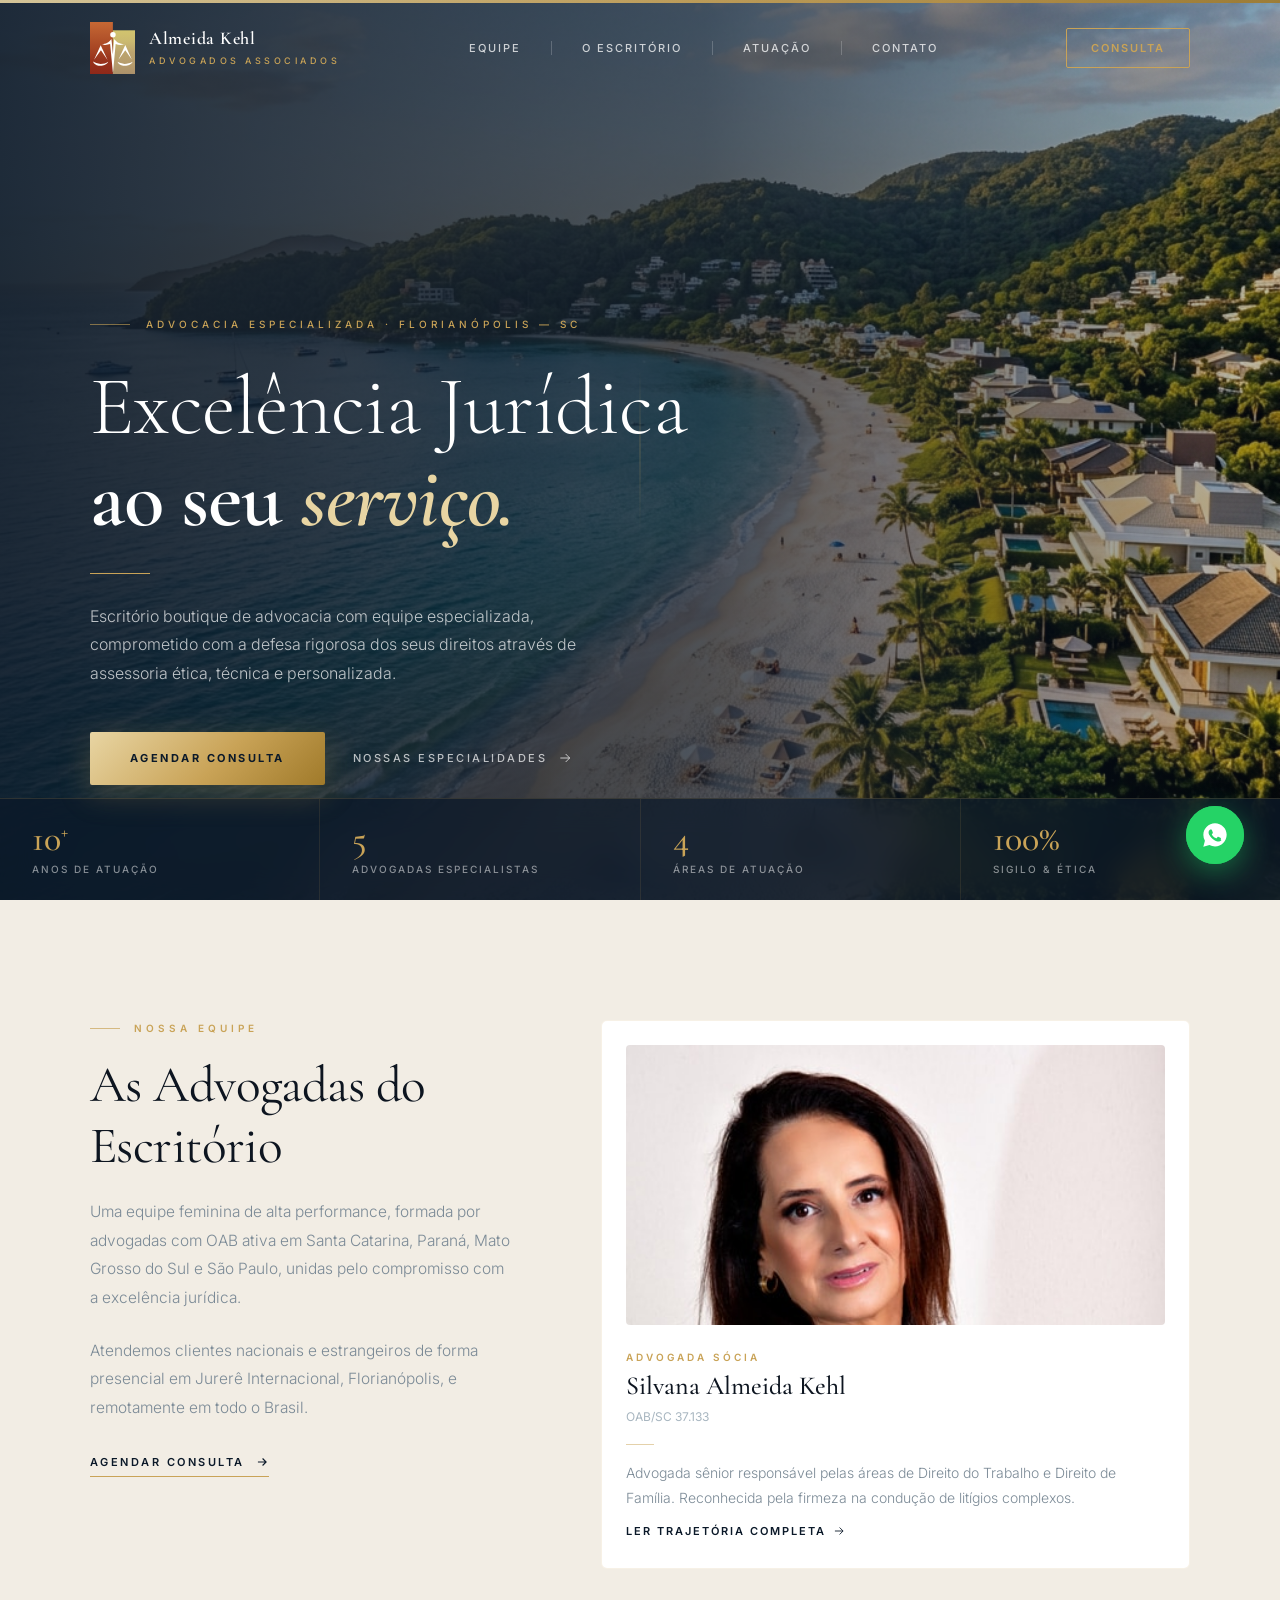
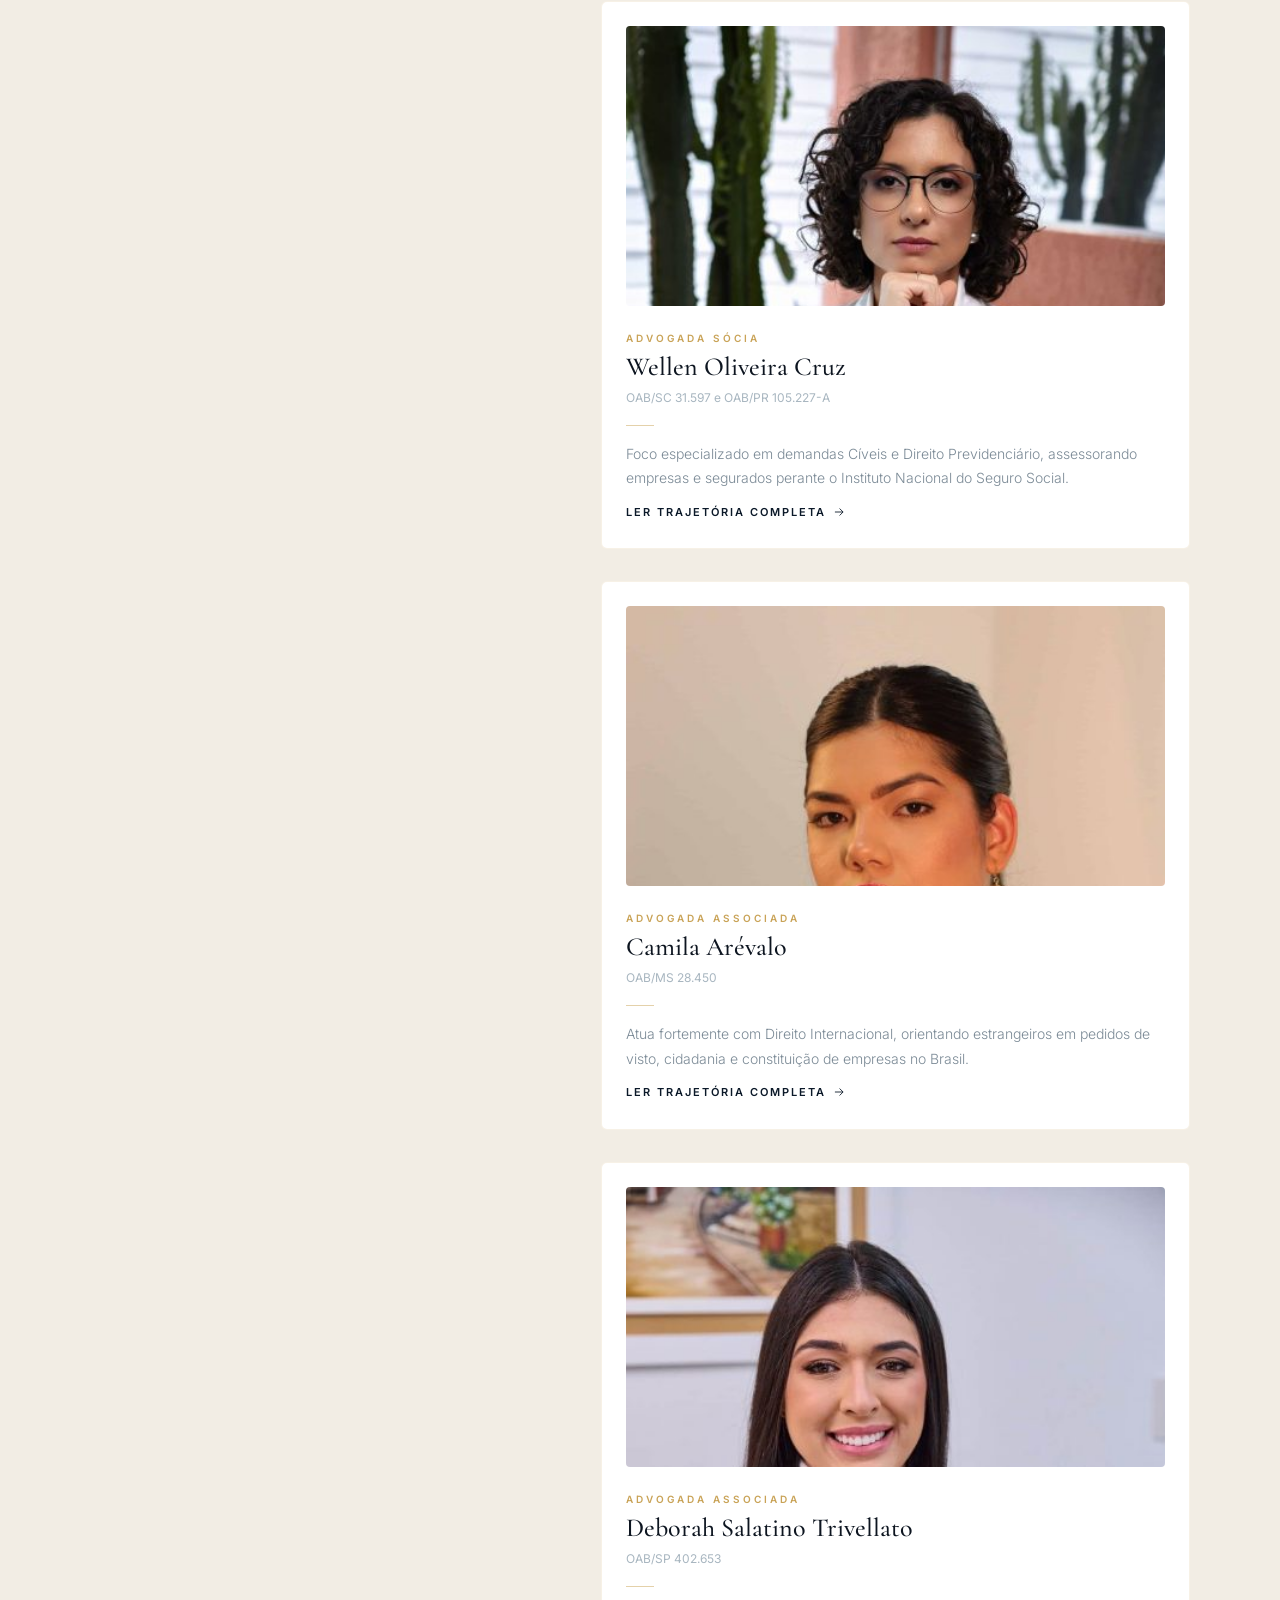
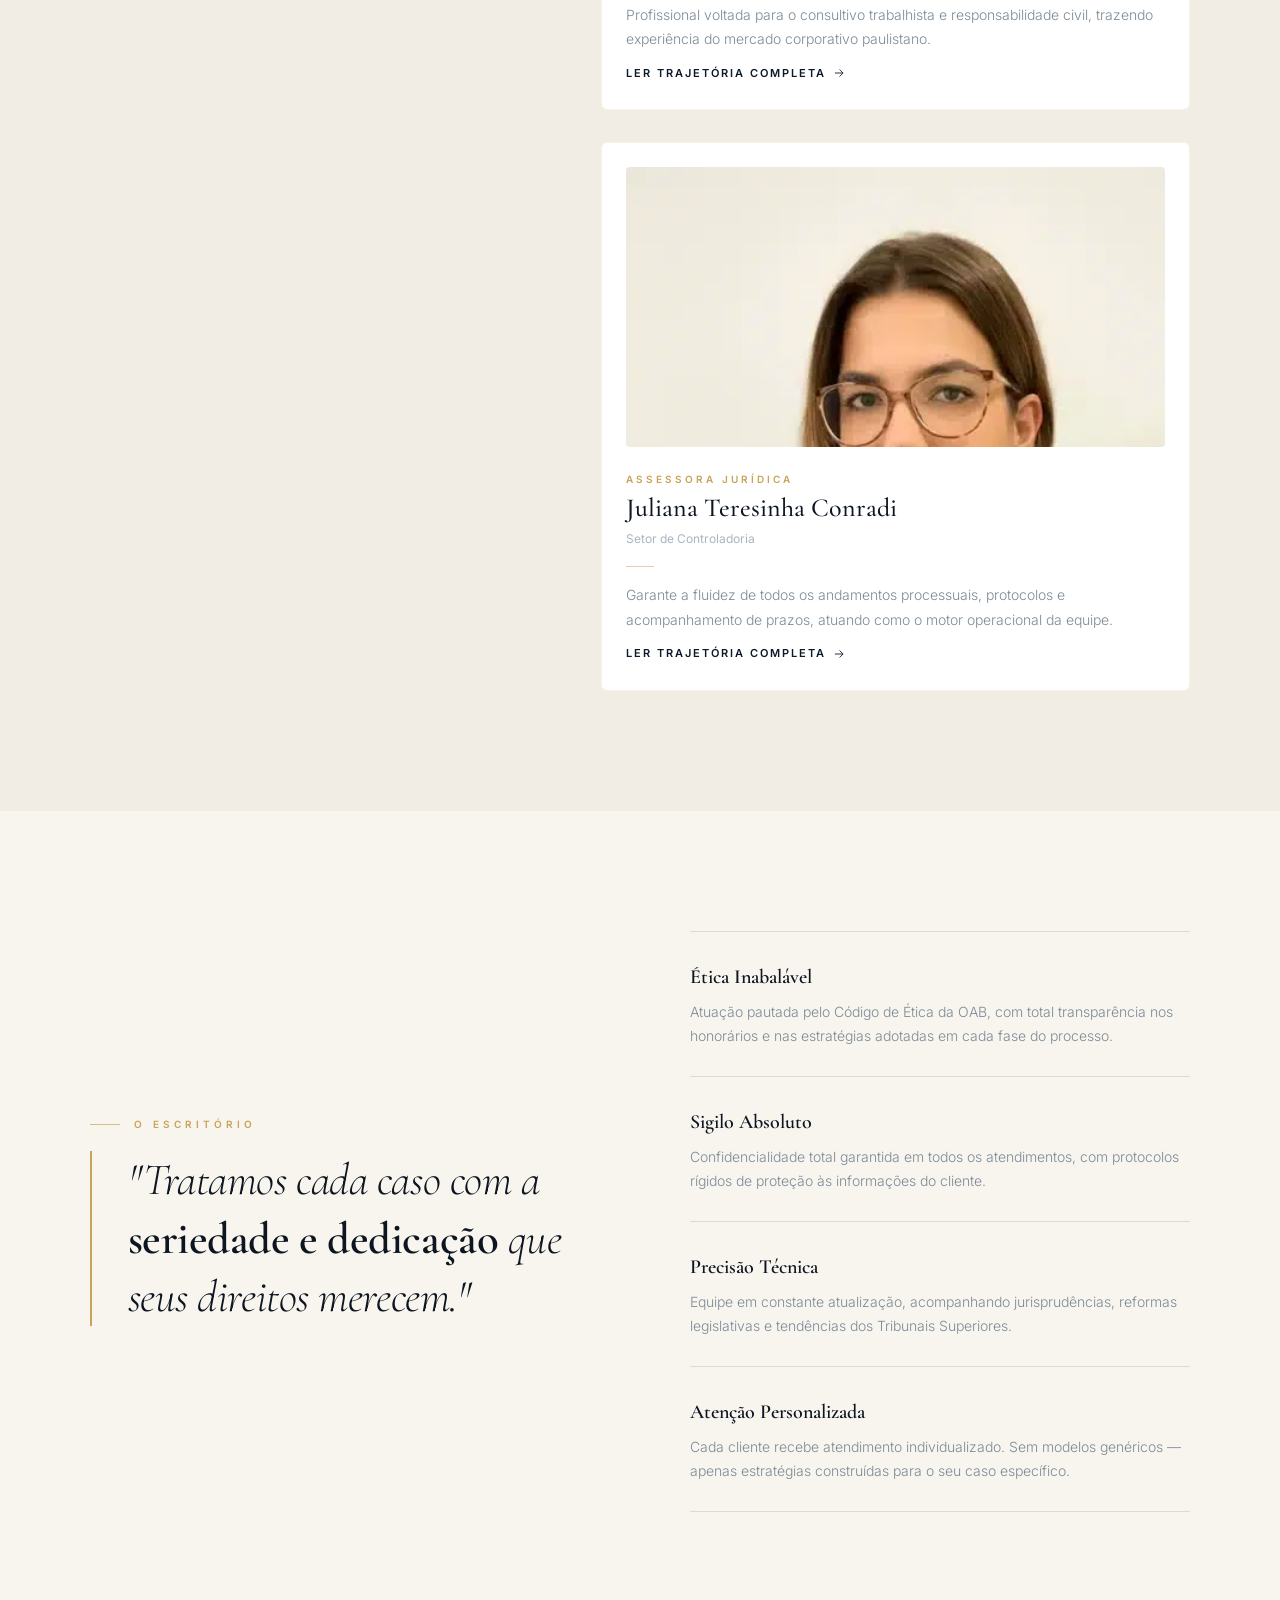
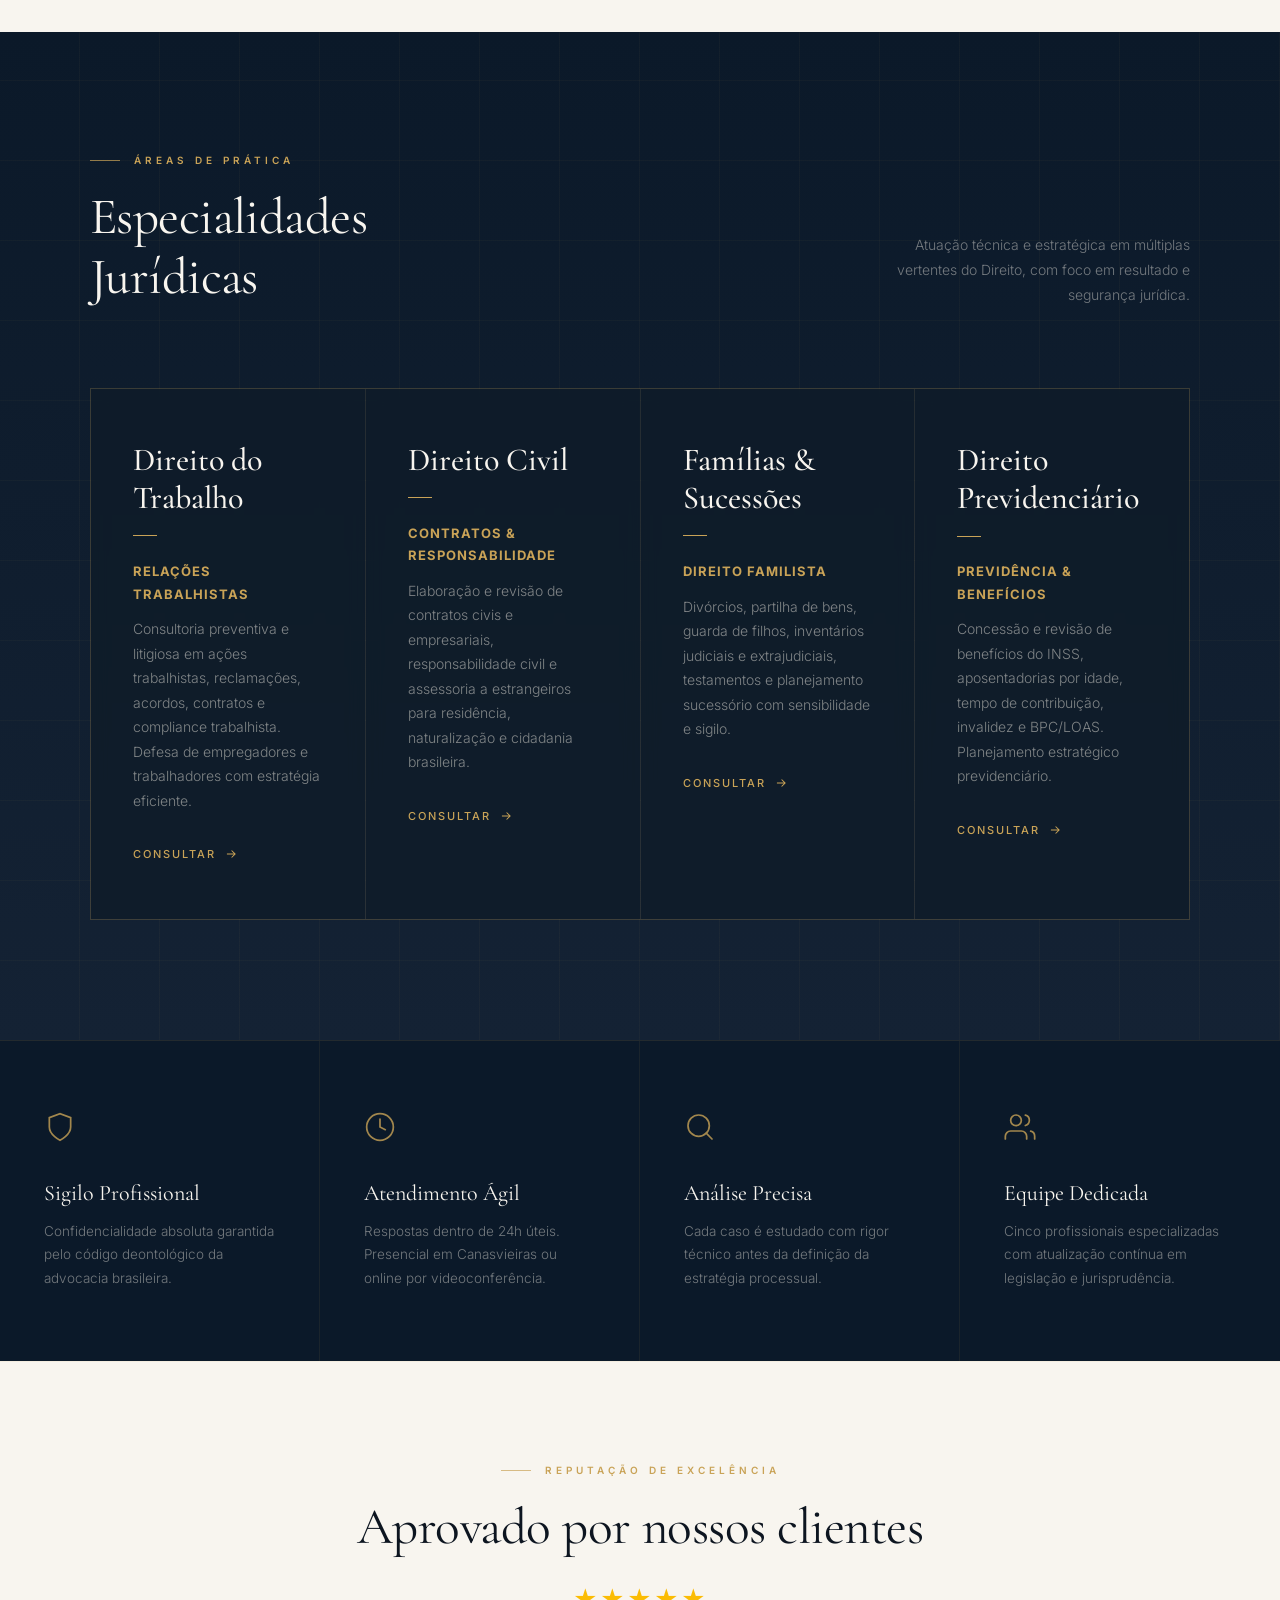
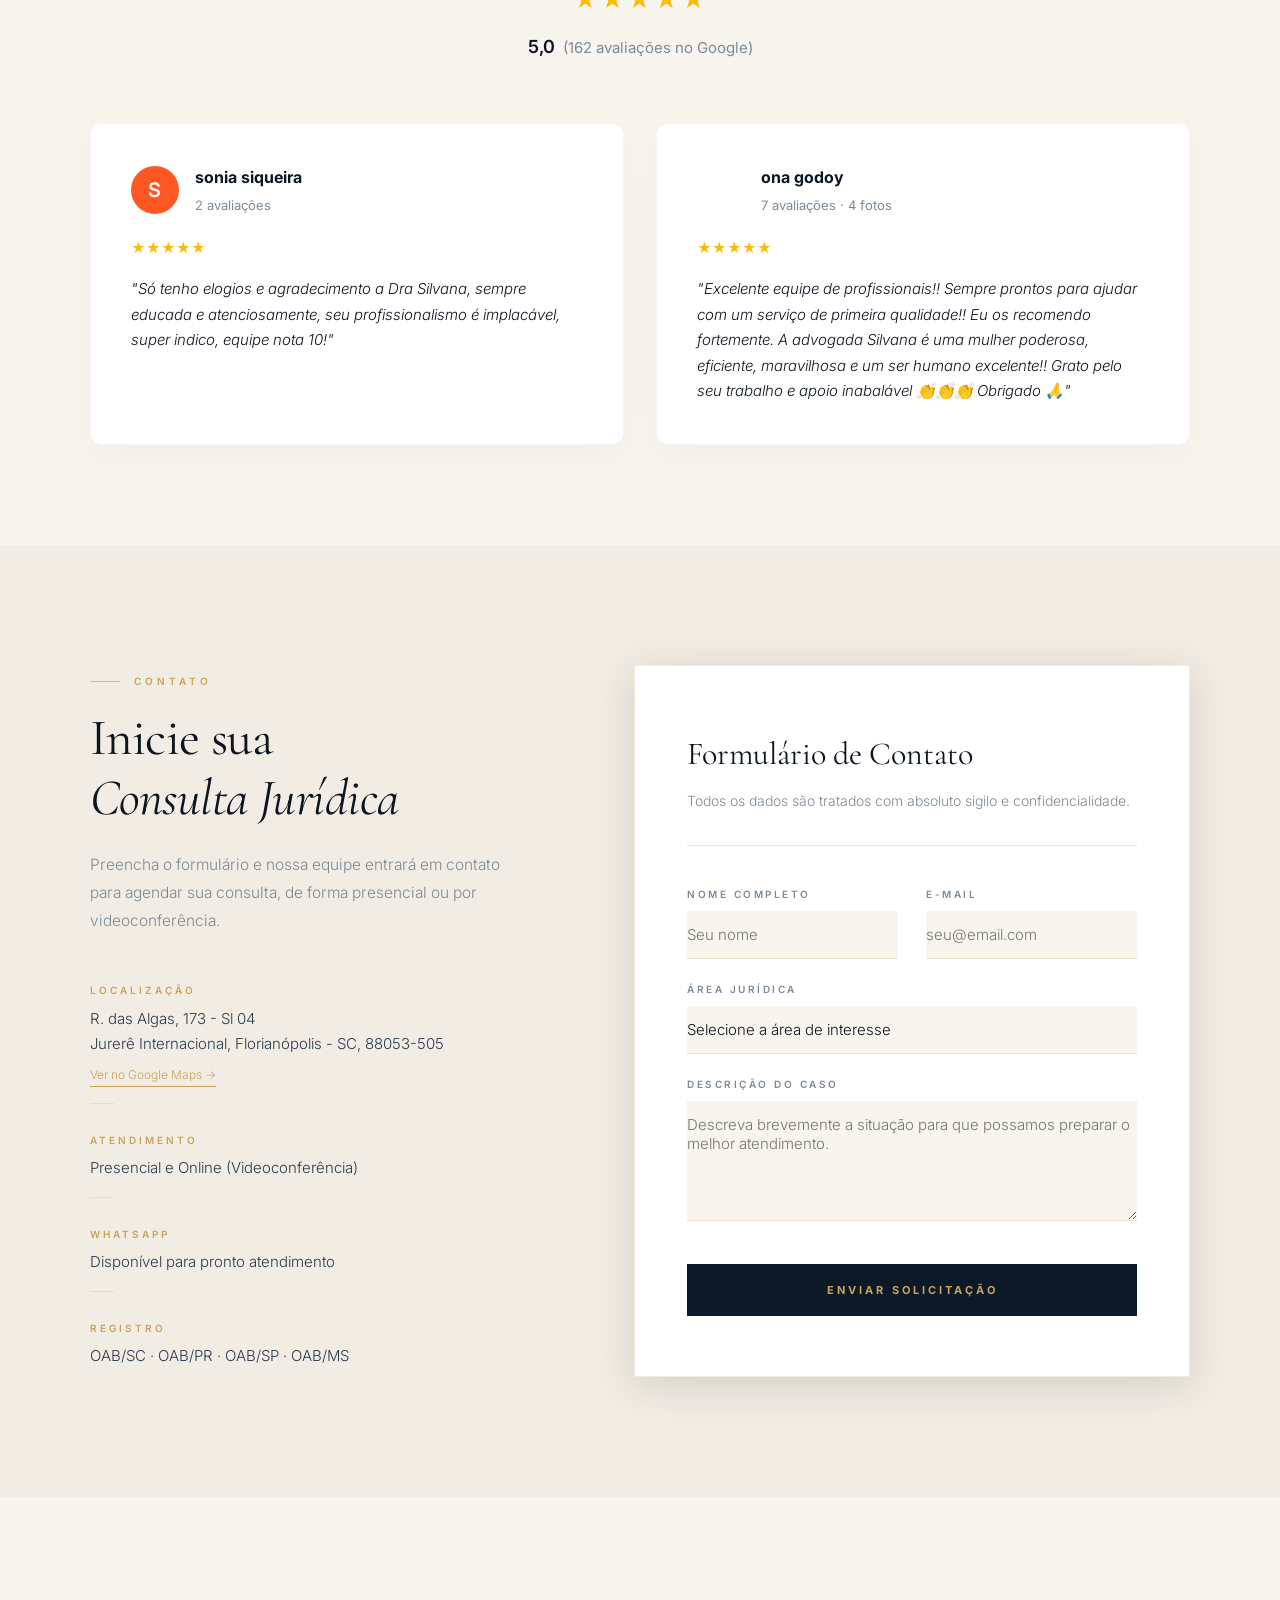
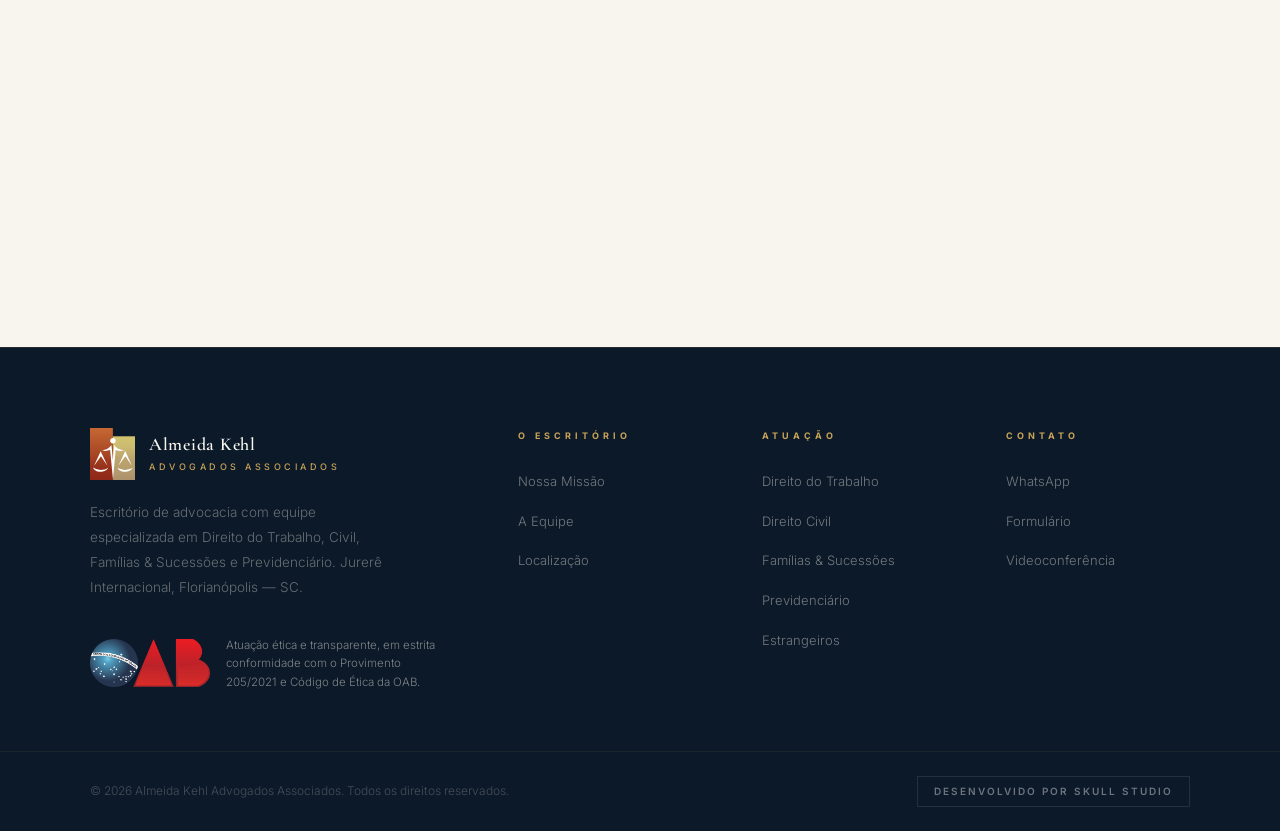
==== index_premium.html @ d4ea4e01 "Initial commit - Premium Landing Page" ====
<!DOCTYPE html>
<html lang="pt-BR">
<head>
  <meta charset="UTF-8">
  <meta name="viewport" content="width=device-width, initial-scale=1.0">
  <meta name="description" content="Almeida Kehl Advogados Associados — Advocacia de excelência em Jurerê Internacional, Florianópolis, SC. Direito do Trabalho, Civil, Famílias & Sucessões e Previdenciário.">
  <title>Almeida Kehl Advogados Associados</title>

  <link rel="preconnect" href="https://fonts.googleapis.com">
  <link rel="preconnect" href="https://fonts.gstatic.com" crossorigin>
  <link href="https://fonts.googleapis.com/css2?family=Cormorant+Garamond:ital,wght@0,300;0,400;0,500;0,600;0,700;1,300;1,400;1,600&family=EB+Garamond:wght@400;500&family=Inter:wght@300;400;500;600&display=swap" rel="stylesheet">

  <style>
    /* ══════════════════════════════════════════
       TOKENS — Advocacia de Luxo Formal (V1)
    ══════════════════════════════════════════ */
    :root {
      /* Cores primárias */
      --navy:        #0B1929;
      --navy-mid:    #142234;
      --navy-soft:   #1E3050;
      --gold:        #C9A357;
      --gold-light:  #E8D5A3;
      --gold-pale:   rgba(201,163,87,0.12);
      --ivory:       #F8F5EF;
      --cream:       #F2EDE4;
      --white:       #FFFFFF;

      /* Tipografia */
      --ink:         #0D1520;
      --ink-soft:    #2A3B4C;
      --muted:       #7B8A96;
      --muted-light: #A8B6C0;

      /* Bordas */
      --border-gold: rgba(201,163,87,0.22);
      --border-dark: rgba(201,163,87,0.14);
      --border-navy: rgba(11,25,41,0.12);

      /* Gradientes */
      --grad-gold:    linear-gradient(135deg, #E8D5A3 0%, #C9A357 55%, #A07A2A 100%);
      --grad-navy:    linear-gradient(160deg, #0B1929 0%, #1E3050 100%);
      --grad-hero:    linear-gradient(to right, rgba(11,25,41,0.92) 0%, rgba(11,25,41,0.72) 55%, rgba(11,25,41,0.25) 100%);
      --grad-section: linear-gradient(180deg, #0B1929 0%, #142234 100%);

      /* Sombras */
      --shadow-sm:  0 2px 16px rgba(11,25,41,0.08);
      --shadow-md:  0 8px 40px rgba(11,25,41,0.14);
      --shadow-lg:  0 24px 80px rgba(11,25,41,0.22);
      --shadow-gold: 0 8px 32px rgba(201,163,87,0.28);

      /* Easing */
      --ease: cubic-bezier(0.22, 1, 0.36, 1);
      --t:    all 0.48s var(--ease);

      --radius:    8px;
      --radius-lg: 14px;
    }

    /* ══════════════════════════════════════════
       RESET
    ══════════════════════════════════════════ */
    *, *::before, *::after { margin:0; padding:0; box-sizing:border-box; }
    html { scroll-behavior: smooth; }

    body {
      font-family: 'Inter', sans-serif;
      background: var(--ivory);
      color: var(--ink);
      overflow-x: hidden;
      font-size: 16px;
      line-height: 1.72;
      -webkit-font-smoothing: antialiased;
    }

    img { display:block; max-width:100%; }
    a { text-decoration: none; }

    ::-webkit-scrollbar { width: 5px; }
    ::-webkit-scrollbar-track { background: var(--ivory); }
    ::-webkit-scrollbar-thumb { background: var(--gold); border-radius: 10px; }

    /* ══════════════════════════════════════════
       HEADER
    ══════════════════════════════════════════ */
    .site-header {
      position: fixed; top: 0; left: 0; right: 0; z-index: 900;
      padding: 22px 7%;
      display: flex; align-items: center; justify-content: space-between;
      background: transparent;
      transition: var(--t);
    }

    .site-header.scrolled {
      background: rgba(248,245,239,0.96);
      backdrop-filter: blur(20px) saturate(160%);
      padding: 14px 7%;
      border-bottom: 1px solid var(--border-gold);
      box-shadow: var(--shadow-sm);
    }

    /* Logo */
    .logo { display: flex; align-items: center; gap: 14px; }
    
    .logo-img { height: 52px; width: auto; }

    .logo-text { display: flex; flex-direction: column; }

    .logo-name {
      font-family: 'Cormorant Garamond', serif;
      font-size: 18px; font-weight: 600; color: var(--white);
      letter-spacing: 0.04em; line-height: 1.2;
      transition: var(--t);
    }

    .site-header.scrolled .logo-name { color: var(--ink); }

    .logo-tagline {
      font-size: 9px; font-weight: 500; letter-spacing: 3.5px;
      text-transform: uppercase; color: var(--gold);
      margin-top: 3px;
    }

    /* Nav */
    nav { display: flex; align-items: center; gap: 4px; }

    nav a {
      font-size: 11px; font-weight: 500; letter-spacing: 2px;
      text-transform: uppercase; color: rgba(255,255,255,0.75);
      padding: 8px 18px; border-radius: 2px;
      transition: var(--t);
    }

    .site-header.scrolled nav a { color: var(--muted); }
    nav a:hover { color: var(--gold) !important; }

    .nav-separator {
      width: 1px; height: 14px; background: rgba(255,255,255,0.2);
      margin: 0 8px;
    }

    .site-header.scrolled .nav-separator { background: var(--border-gold); }

    .btn-header {
      font-size: 11px; font-weight: 600; letter-spacing: 2px;
      text-transform: uppercase; color: var(--gold);
      border: 1px solid var(--gold);
      padding: 10px 24px; border-radius: 2px;
      transition: var(--t);
      white-space: nowrap;
    }

    .btn-header:hover {
      background: var(--gold); color: var(--navy);
      box-shadow: var(--shadow-gold);
    }

    /* Hamburger */
    .hamburger {
      display: none; flex-direction: column; gap: 6px;
      background: transparent; border: none; cursor: pointer; padding: 4px;
    }
    .hamburger span {
      width: 26px; height: 1.5px; background: var(--white);
      display: block; transition: var(--t);
    }
    .site-header.scrolled .hamburger span { background: var(--ink); }
    .hamburger.open span:nth-child(1) { transform: translateY(7.5px) rotate(45deg); }
    .hamburger.open span:nth-child(2) { opacity: 0; transform: scaleX(0); }
    .hamburger.open span:nth-child(3) { transform: translateY(-7.5px) rotate(-45deg); }

    .mobile-nav {
      display: none; position: fixed; top: 0; left: 0; right: 0; bottom: 0;
      background: var(--navy); z-index: 899;
      flex-direction: column; align-items: center; justify-content: center; gap: 12px;
      opacity: 0; transition: opacity 0.4s var(--ease);
    }
    .mobile-nav.open { display: flex; opacity: 1; }

    .mobile-nav a {
      font-family: 'Cormorant Garamond', serif;
      font-size: 36px; font-weight: 400; color: var(--ivory);
      letter-spacing: 1px; padding: 10px 0;
      border-bottom: 1px solid rgba(201,163,87,0.12);
      width: 70%; text-align: center;
      transition: var(--t);
    }
    .mobile-nav a:hover { color: var(--gold); }

    .mobile-nav .btn-mobile-cta {
      margin-top: 24px; font-size: 13px; font-weight: 600;
      letter-spacing: 2px; text-transform: uppercase;
      background: var(--gold); color: var(--navy);
      padding: 16px 40px; border-radius: 2px;
    }

    /* ══════════════════════════════════════════
       HERO
    ══════════════════════════════════════════ */
    .hero {
      height: 100svh; min-height: 700px;
      background-image: var(--grad-hero), url('jurere_beach.png');
      background-size: cover; background-position: center 40%;
      background-attachment: fixed;
      display: flex; align-items: flex-end;
      padding: 0 7% 9%;
      position: relative;
    }

    .hero::before {
      content: '';
      position: absolute; top: 0; left: 0; right: 0; height: 3px;
      background: var(--grad-gold); opacity: 0.9;
    }

    .hero-ornament {
      position: absolute; top: 50%; left: 50%; transform: translate(-50%, -50%);
      width: 1px; height: 160px; background: linear-gradient(to bottom, transparent, rgba(201,163,87,0.3), transparent);
      pointer-events: none;
    }

    .hero-content { max-width: 780px; position: relative; z-index: 2; }

    .hero-label {
      font-size: 10px; font-weight: 500; letter-spacing: 4px;
      text-transform: uppercase; color: var(--gold);
      display: flex; align-items: center; gap: 16px;
      margin-bottom: 28px;
    }
    .hero-label::before { content: ''; width: 40px; height: 1px; background: var(--gold); opacity: 0.6; }

    .hero-title {
      font-family: 'Cormorant Garamond', serif;
      font-size: clamp(46px, 6.5vw, 90px);
      font-weight: 300; color: var(--white);
      letter-spacing: -0.01em; line-height: 1.1;
      margin-bottom: 28px;
    }

    .hero-title strong { font-weight: 600; display: block; }
    .hero-title em { font-style: italic; color: var(--gold-light); }

    .hero-rule { width: 60px; height: 1px; background: var(--gold); margin-bottom: 28px; opacity: 0.7; }

    .hero-desc {
      font-size: 16px; font-weight: 300; color: rgba(255,255,255,0.72);
      max-width: 540px; line-height: 1.8; margin-bottom: 44px;
    }

    .hero-cta-row { display: flex; align-items: center; gap: 28px; flex-wrap: wrap; }

    .btn-primary-dark {
      background: var(--grad-gold); color: var(--navy);
      font-size: 11px; font-weight: 700; letter-spacing: 2.5px;
      text-transform: uppercase; padding: 17px 40px;
      border-radius: 2px; transition: var(--t);
      box-shadow: var(--shadow-gold);
    }
    .btn-primary-dark:hover { transform: translateY(-3px); box-shadow: 0 16px 50px rgba(201,163,87,0.45); }

    .btn-ghost-white {
      font-size: 11px; font-weight: 500; letter-spacing: 2.5px;
      text-transform: uppercase; color: rgba(255,255,255,0.7);
      display: flex; align-items: center; gap: 10px; transition: var(--t);
    }
    .btn-ghost-white:hover { color: var(--gold); gap: 16px; }

    /* Hero bottom bar */
    .hero-bottom-bar {
      position: absolute; bottom: 0; left: 0; right: 0;
      display: flex; align-items: stretch;
      border-top: 1px solid rgba(201,163,87,0.18);
      background: rgba(11,25,41,0.75); backdrop-filter: blur(16px);
    }

    .hero-bar-item {
      flex: 1; padding: 22px 32px;
      display: flex; flex-direction: column; gap: 4px;
      border-right: 1px solid rgba(201,163,87,0.12);
    }
    .hero-bar-item:last-child { border-right: none; }

    .bar-num {
      font-family: 'Cormorant Garamond', serif;
      font-size: 36px; font-weight: 500; color: var(--gold); line-height: 1;
    }
    .bar-label {
      font-size: 10px; font-weight: 500; letter-spacing: 2px;
      text-transform: uppercase; color: rgba(255,255,255,0.5);
    }

    /* ══════════════════════════════════════════
       SECTIONS BASE
    ══════════════════════════════════════════ */
    section { padding: 120px 7%; }

    .eyebrow {
      font-size: 10px; font-weight: 600; letter-spacing: 4px;
      text-transform: uppercase; color: var(--gold);
      display: flex; align-items: center; gap: 14px;
      margin-bottom: 18px;
    }
    .eyebrow::before { content: ''; width: 30px; height: 1px; background: var(--gold); opacity: 0.7; }

    .section-title {
      font-family: 'Cormorant Garamond', serif;
      font-size: clamp(34px, 4vw, 56px);
      font-weight: 400; line-height: 1.18; margin-bottom: 22px;
      letter-spacing: -0.01em; color: var(--ink);
    }

    .section-body {
      font-size: 15.5px; font-weight: 300; color: var(--muted);
      max-width: 560px; line-height: 1.8;
    }

    /* ══════════════════════════════════════════
       QUEM SOMOS (Agora é a primeira seção após o Hero)
    ══════════════════════════════════════════ */
    #quem-somos { background: var(--cream); }

    .about-grid {
      display: grid; grid-template-columns: 5fr 7fr; gap: 90px; align-items: start;
    }

    .about-sticky { position: sticky; top: 120px; }

    .about-desc { font-size: 15.5px; color: var(--muted); font-weight: 300; line-height: 1.85; margin-bottom: 24px; }

    .btn-about {
      display: inline-flex; align-items: center; gap: 10px;
      font-size: 11px; font-weight: 600; letter-spacing: 2.5px;
      text-transform: uppercase; color: var(--navy);
      border-bottom: 1px solid var(--gold); padding-bottom: 4px;
      transition: var(--t);
    }
    .btn-about:hover { color: var(--gold); gap: 18px; }

    .about-right { display: grid; grid-template-columns: repeat(auto-fill, minmax(280px, 1fr)); gap: 32px; }

    .profile-entry {
      display: flex; flex-direction: column; gap: 20px;
      padding: 24px; border: 1px solid rgba(201,163,87,0.15); border-radius: 6px;
      background: var(--white);
      align-items: start; transition: var(--t);
      cursor: pointer;
    }
    .profile-entry:hover { background: rgba(201,163,87,0.03); border-color: rgba(201,163,87,0.3); transform: translateY(-4px); box-shadow: var(--shadow-sm); }

    .profile-img {
      width: 100%; height: 280px; object-fit: cover; object-position: top;
      transition: var(--t); border-radius: 4px;
    }
    .profile-entry:hover .profile-img { transform: scale(1.02); }

    .profile-info { padding-top: 4px; }

    .profile-name {
      font-family: 'Cormorant Garamond', serif;
      font-size: 26px; font-weight: 500; color: var(--ink);
      line-height: 1.2; margin-bottom: 6px;
    }

    .profile-role {
      font-size: 10px; font-weight: 600; letter-spacing: 3px;
      text-transform: uppercase; color: var(--gold); margin-bottom: 4px;
    }

    .profile-oab {
      font-size: 12px; color: var(--muted-light); font-weight: 400; margin-bottom: 16px;
    }

    .profile-rule {
      width: 28px; height: 1px; background: var(--gold); margin-bottom: 16px; opacity: 0.5;
    }

    .profile-bio {
      font-size: 14px; color: var(--muted); font-weight: 300; line-height: 1.75;
    }
    
    .profile-read-more {
      margin-top: 12px; font-size: 11px; font-weight: 600; letter-spacing: 2px; text-transform: uppercase; color: var(--navy); display: inline-flex; align-items: center; gap: 6px;
    }
    .profile-entry:hover .profile-read-more { color: var(--gold); gap: 10px; }

    /* ══════════════════════════════════════════
       MODAL DE BIOGRAFIA
    ══════════════════════════════════════════ */
    .bio-modal-overlay {
      position: fixed; top: 0; left: 0; width: 100vw; height: 100vh;
      background: rgba(11,25,41,0.85); backdrop-filter: blur(10px);
      z-index: 9999;
      display: flex; align-items: center; justify-content: center;
      opacity: 0; visibility: hidden; transition: var(--t);
    }
    .bio-modal-overlay.active { opacity: 1; visibility: visible; }

    .bio-modal-content {
      background: var(--ivory);
      width: 90%; max-width: 700px; max-height: 90vh; overflow-y: auto;
      border-radius: 4px; position: relative;
      padding: 56px; border: 1px solid var(--border-gold);
      transform: translateY(40px); transition: var(--t);
      box-shadow: var(--shadow-lg);
    }
    .bio-modal-overlay.active .bio-modal-content { transform: translateY(0); }

    .bio-modal-close {
      position: absolute; top: 24px; right: 24px;
      background: var(--cream); border: 1px solid var(--border-gold);
      width: 40px; height: 40px; border-radius: 50%;
      display: flex; align-items: center; justify-content: center;
      cursor: pointer; color: var(--ink); transition: var(--t);
    }
    .bio-modal-close:hover { background: var(--navy); color: var(--gold); transform: rotate(90deg); }

    .bio-modal-header { display: flex; gap: 32px; margin-bottom: 32px; align-items: center; }
    .bio-modal-img { width: 120px; height: 120px; object-fit: cover; border-radius: 50%; border: 2px solid var(--gold); }
    .bio-modal-title { font-family: 'Cormorant Garamond', serif; font-size: 36px; font-weight: 500; color: var(--ink); line-height: 1.1; margin-bottom: 8px;}
    .bio-modal-role { font-size: 11px; font-weight: 600; letter-spacing: 3px; text-transform: uppercase; color: var(--gold); }
    .bio-modal-oab { font-size: 13px; color: var(--muted-light); margin-top: 4px; }

    .bio-modal-body p { font-size: 15.5px; color: var(--ink-soft); font-weight: 300; line-height: 1.8; margin-bottom: 16px; }

    /* ══════════════════════════════════════════
       SOBRE — MANIFESTO
    ══════════════════════════════════════════ */
    #manifesto { background: var(--ivory); }

    .manifesto-inner {
      display: grid; grid-template-columns: 1fr 1fr; gap: 100px; align-items: center;
    }

    .manifesto-quote {
      font-family: 'Cormorant Garamond', serif;
      font-size: clamp(32px, 3.5vw, 52px);
      font-weight: 300; font-style: italic; line-height: 1.3;
      color: var(--ink); letter-spacing: -0.01em;
      border-left: 2px solid var(--gold); padding-left: 36px; margin:0;
    }

    .manifesto-quote strong { font-weight: 600; font-style: normal; }

    .manifesto-values { display: flex; flex-direction: column; gap: 0; }

    .value-row {
      display: flex; align-items: flex-start; gap: 28px;
      padding: 28px 0; border-bottom: 1px solid var(--border-navy);
      transition: var(--t);
    }
    .value-row:first-child { border-top: 1px solid var(--border-navy); }
    .value-row:hover { padding-left: 8px; }

    .value-num {
      font-family: 'Cormorant Garamond', serif;
      font-size: 13px; font-weight: 600; color: var(--gold);
      letter-spacing: 1px; flex-shrink: 0; margin-top: 4px;
    }

    .value-content h4 {
      font-family: 'Cormorant Garamond', serif;
      font-size: 20px; font-weight: 600; color: var(--ink);
      margin-bottom: 6px;
    }
    .value-content p { font-size: 14px; color: var(--muted); font-weight: 300; line-height: 1.7; }

    /* ══════════════════════════════════════════
       ESPECIALIDADES — DARK
    ══════════════════════════════════════════ */
    #especialidades {
      background: var(--grad-section);
      position: relative; overflow: hidden;
    }

    #especialidades::before {
      content: '';
      position: absolute; inset: 0;
      background-image:
        repeating-linear-gradient(0deg, transparent, transparent 79px, rgba(201,163,87,0.04) 79px, rgba(201,163,87,0.04) 80px),
        repeating-linear-gradient(90deg, transparent, transparent 79px, rgba(201,163,87,0.04) 79px, rgba(201,163,87,0.04) 80px);
      pointer-events: none;
    }

    .spec-header {
      display: flex; justify-content: space-between; align-items: flex-end;
      flex-wrap: wrap; gap: 32px; margin-bottom: 80px; position: relative; z-index: 2;
    }

    .spec-header .eyebrow { color: var(--gold); }
    .spec-header .section-title { color: var(--ivory); margin-bottom: 0; }
    .spec-header .section-body { color: rgba(242,237,228,0.55); font-size: 14px; max-width: 320px; text-align: right; }

    .spec-grid {
      display: grid; grid-template-columns: repeat(auto-fit, minmax(270px, 1fr));
      gap: 1px; background: rgba(201,163,87,0.12);
      border: 1px solid rgba(201,163,87,0.12);
      position: relative; z-index: 2;
    }

    .spec-item {
      background: rgba(11,25,41,0.85); backdrop-filter: blur(8px);
      padding: 52px 42px; transition: var(--t);
      cursor: default; position: relative; overflow: hidden;
    }
    .spec-item::after {
      content: ''; position: absolute; inset: 0;
      background: linear-gradient(135deg, rgba(201,163,87,0.06), transparent);
      opacity: 0; transition: var(--t);
    }
    .spec-item:hover { background: rgba(20,34,52,0.98); }
    .spec-item:hover::after { opacity: 1; }
    .spec-item:hover .spec-num { color: var(--gold-light); }
    .spec-item:hover h3 { color: var(--gold-light); }

    .spec-num {
      font-family: 'Cormorant Garamond', serif;
      font-size: 13px; font-weight: 500; color: rgba(201,163,87,0.4);
      letter-spacing: 2px; margin-bottom: 48px;
      display: block; transition: var(--t);
    }
    .spec-rule {
      width: 24px; height: 1px; background: var(--gold);
      margin-bottom: 24px; transition: var(--t);
    }
    .spec-item:hover .spec-rule { width: 40px; }

      .spec-item h3 {
        font-family: 'Cormorant Garamond', serif;
        font-size: 32px; font-weight: 500; color: var(--ivory);
        line-height: 1.2; margin-bottom: 18px; transition: var(--t);
      }
    .spec-item p {
      font-size: 14px; color: rgba(242,237,228,0.5);
      font-weight: 300; line-height: 1.75;
    }

    .spec-arrow {
      display: inline-flex; align-items: center; gap: 8px;
      margin-top: 32px; font-size: 11px; font-weight: 500;
      letter-spacing: 2px; text-transform: uppercase;
      color: var(--gold); transition: var(--t);
    }
    .spec-arrow:hover { gap: 16px; }

    /* ══════════════════════════════════════════
       DIFERENCIAIS STRIP
    ══════════════════════════════════════════ */
    .diferenciais { background: var(--navy); padding: 0; }
    .diferenciais-inner {
      display: grid; grid-template-columns: repeat(4, 1fr);
      border-top: 1px solid rgba(201,163,87,0.12);
    }
    .dif-item {
      padding: 70px 44px; border-right: 1px solid rgba(201,163,87,0.08); transition: var(--t);
    }
    .dif-item:last-child { border-right: none; }
    .dif-item:hover { background: rgba(201,163,87,0.04); }
    .dif-icon { margin-bottom: 28px; color: var(--gold); opacity: 0.8; }
    .dif-title {
      font-family: 'Cormorant Garamond', serif; font-size: 22px; font-weight: 400; color: var(--ivory); margin-bottom: 12px; line-height: 1.3;
    }
    .dif-text { font-size: 13.5px; color: rgba(242,237,228,0.45); font-weight: 300; line-height: 1.75; }

    /* ══════════════════════════════════════════
       CONTATO E MAPA
    ══════════════════════════════════════════ */
    #contato { background: var(--ivory); padding-bottom: 0; }
    .contact-layout { display: grid; grid-template-columns: 1fr 1.25fr; gap: 100px; align-items: start; padding-bottom: 120px; }
    .contact-left { padding-top: 8px; }
    .contact-details { margin-top: 48px; display: flex; flex-direction: column; gap: 28px; }
    .c-detail-label {
      font-size: 10px; font-weight: 600; letter-spacing: 3px; text-transform: uppercase; color: var(--gold); margin-bottom: 6px;
    }
    .c-detail-value { font-size: 15px; color: var(--ink-soft); font-weight: 300; }
    .c-detail-rule { width: 24px; height: 1px; background: var(--border-gold); margin-top: 16px; }

    /* Formulário */
    .contact-form-wrap {
      background: var(--white); border: 1px solid var(--border-gold); padding: 60px 52px; box-shadow: var(--shadow-md);
    }
    .form-head { margin-bottom: 40px; padding-bottom: 32px; border-bottom: 1px solid var(--border-navy); }
    .form-head h3 { font-family: 'Cormorant Garamond', serif; font-size: 32px; font-weight: 400; color: var(--ink); margin-bottom: 8px; }
    .form-head p { font-size: 14px; color: var(--muted); font-weight: 300; }
    .form-field { margin-bottom: 22px; }
    .form-field label {
      display: block; font-size: 10px; font-weight: 600; letter-spacing: 2.5px; text-transform: uppercase; color: var(--muted); margin-bottom: 8px;
    }
    .form-field input, .form-field select, .form-field textarea {
      width: 100%; background: var(--ivory); border: none; border-bottom: 1px solid var(--border-gold); padding: 14px 0; font-family: 'Inter', sans-serif; font-size: 15px; color: var(--ink); font-weight: 300; outline: none; transition: var(--t); appearance: none; border-radius: 0;
    }
    .form-field input:focus, .form-field select:focus, .form-field textarea:focus { border-bottom-color: var(--navy); }
    .form-field textarea { resize: vertical; min-height: 120px; }
    .form-row { display: grid; grid-template-columns: 1fr 1fr; gap: 28px; }
    .btn-submit-form {
      width: 100%; margin-top: 12px; background: var(--navy); color: var(--gold); border: 1px solid var(--navy); padding: 18px 40px; font-family: 'Inter', sans-serif; font-size: 11px; font-weight: 700; letter-spacing: 3px; text-transform: uppercase; cursor: pointer; transition: var(--t);
    }
    .btn-submit-form:hover { background: var(--gold); color: var(--navy); border-color: var(--gold); box-shadow: var(--shadow-gold); }

    /* ══════════════════════════════════════════
       FOOTER
    ══════════════════════════════════════════ */
    footer { background: var(--navy); border-top: 1px solid rgba(201,163,87,0.14); }
    .footer-main { padding: 80px 7% 60px; display: grid; grid-template-columns: 2fr 1fr 1fr 1fr; gap: 60px; border-bottom: 1px solid rgba(201,163,87,0.08); }
    .footer-brand .logo-name { color: var(--ivory); }
    .footer-brand p { font-size: 13.5px; color: rgba(242,237,228,0.4); font-weight: 300; margin-top: 20px; line-height: 1.85; max-width: 300px; }
    .footer-col h5 { font-size: 9px; font-weight: 700; letter-spacing: 4px; text-transform: uppercase; color: var(--gold); margin-bottom: 24px; }
    .footer-col ul { list-style: none; display: flex; flex-direction: column; gap: 12px; }
    .footer-col ul li a { font-size: 13px; color: rgba(242,237,228,0.45); font-weight: 300; transition: var(--t); }
    .footer-col ul li a:hover { color: var(--gold-light); padding-left: 6px; }
    .footer-bottom { padding: 24px 7%; display: flex; justify-content: space-between; align-items: center; flex-wrap: wrap; gap: 16px; }
    .footer-bottom p { font-size: 12px; color: rgba(242,237,228,0.25); font-weight: 300; }
    .footer-oab {
      display: inline-flex; align-items: center; gap: 8px; font-size: 10px; font-weight: 600; letter-spacing: 2px; text-transform: uppercase; color: rgba(201,163,87,0.5); border: 1px solid rgba(201,163,87,0.15); padding: 6px 16px;
    }

    /* ══════════════════════════════════════════
       WHATSAPP
    ══════════════════════════════════════════ */
    .wa-btn {
      position: fixed; bottom: 36px; right: 36px; z-index: 999; width: 58px; height: 58px; border-radius: 50%; background: #25D366; color: #fff; display: flex; align-items: center; justify-content: center; box-shadow: 0 8px 30px rgba(37,211,102,0.45); transition: var(--t);
    }
    .wa-btn:hover { transform: scale(1.1); box-shadow: 0 14px 40px rgba(37,211,102,0.6); }
    .wa-pulse {
      position: absolute; width: 100%; height: 100%; border-radius: 50%; border: 2px solid #25D366; animation: waPulse 2.2s ease-out infinite;
    }
    @keyframes waPulse { 0% { transform: scale(1); opacity: 0.7; } 100% { transform: scale(1.75); opacity: 0; } }

    /* ══════════════════════════════════════════
       REVEAL & RESPONSIVE
    ══════════════════════════════════════════ */
    .reveal { opacity: 0; transform: translateY(24px); transition: opacity 0.75s var(--ease), transform 0.75s var(--ease); }
    .reveal.visible { opacity: 1; transform: translateY(0); }

    @media (max-width: 1100px) {
      .manifesto-inner, .about-grid, .contact-layout { grid-template-columns: 1fr; gap: 60px; }
      .about-sticky { position: static; }
      .footer-main, .diferenciais-inner { grid-template-columns: 1fr 1fr; gap: 40px; }
    }
    @media (max-width: 768px) {
      section { padding: 80px 5%; }
      nav, .btn-header { display: none; }
      .hamburger { display: flex; }
      .hero { background-attachment: scroll; padding: 0 5% 8%; }
      .hero-title { font-size: 38px; }
      .hero-bottom-bar { display: none; }
      .spec-grid { grid-template-columns: 1fr; background: none; border: none; gap: 1px; }
      .form-row, .diferenciais-inner, .footer-main { grid-template-columns: 1fr; }
      .contact-layout { padding-bottom: 80px; }
      .contact-form-wrap { padding: 36px 28px; }
      .profile-entry { gap:20px; padding:20px;}
      .profile-img { width: 100%; height: 260px; }
      .manifesto-quote { font-size: 28px; }
      .bio-modal-content { padding: 32px 24px; width: 95%; }
      .bio-modal-header { flex-direction: column; gap: 16px; text-align: center; }
      .bio-modal-img { margin: 0 auto; }
      .gold-banner { flex-direction: column; align-items: flex-start; }
    }
    @media (max-width: 480px) {
      .hero-title { font-size: 32px; }
      .hero-cta-row, .footer-bottom { flex-direction: column; align-items: flex-start; }
    }

    /* REVIEWS */
    .reviews-section { background: var(--ivory); padding: 100px 7%; border-top: 1px solid rgba(201,163,87,0.1); }
    .reviews-header { display: flex; flex-direction: column; align-items: center; text-align: center; margin-bottom: 60px; }
    .google-stars { color: #fbbc04; font-size: 24px; letter-spacing: 2px; margin-bottom: 12px; }
    .google-rating { font-size: 18px; font-weight: 600; color: var(--ink); display: flex; align-items: center; gap: 8px; }
    .google-rating span { font-weight: 400; color: var(--muted); font-size: 15px; }
    .reviews-grid { display: grid; grid-template-columns: repeat(auto-fit, minmax(320px, 1fr)); gap: 32px; }
    .review-card { background: #fff; padding: 40px; border-radius: 12px; box-shadow: 0 10px 40px rgba(0,0,0,0.03); border: 1px solid rgba(0,0,0,0.04); transition: var(--t); }
    .review-card:hover { transform: translateY(-5px); box-shadow: 0 20px 50px rgba(0,0,0,0.06); }
    .reviewer-info { display: flex; align-items: center; gap: 16px; margin-bottom: 20px; }
    .reviewer-avatar { width: 48px; height: 48px; border-radius: 50%; background: #FF5722; color: #fff; display: flex; align-items: center; justify-content: center; font-size: 20px; font-weight: 600; text-transform: uppercase; }
    .reviewer-details h5 { font-size: 16px; color: var(--ink); margin-bottom: 2px; }
    .reviewer-details p { font-size: 13px; color: var(--muted); margin: 0; }
    .review-stars { color: #fbbc04; font-size: 14px; margin-bottom: 16px; }
    .review-text { font-size: 15px; color: var(--ink); line-height: 1.7; font-weight: 300; font-style: italic; }
  </style>
</head>
<body>

<!-- ══ HEADER ══ -->
<header class="site-header" id="site-header">
  <a href="#" class="logo">
    <img src="assets/logo_vetorizada.svg" class="logo-img" alt="Almeida Kehl Advogados Associados">
    <div class="logo-text">
      <span class="logo-name">Almeida Kehl</span>
      <span class="logo-tagline">Advogados Associados</span>
    </div>
  </a>

  <nav>
    <a href="#quem-somos">Equipe</a>
    <div class="nav-separator"></div>
    <a href="#manifesto">O Escritório</a>
    <div class="nav-separator"></div>
    <a href="#especialidades">Atuação</a>
    <div class="nav-separator"></div>
    <a href="#contato">Contato</a>
  </nav>

  <a href="https://wa.me/5548999999999" class="btn-header" target="_blank">Consulta</a>

  <button class="hamburger" id="hamburger" aria-label="Abrir menu">
    <span></span><span></span><span></span>
  </button>
</header>

<div class="mobile-nav" id="mobile-nav">
  <a href="#quem-somos">Equipe</a>
  <a href="#manifesto">O Escritório</a>
  <a href="#especialidades">Atuação</a>
  <a href="#contato">Contato</a>
  <a href="https://wa.me/5548999999999" class="btn-mobile-cta" target="_blank">Agendar Consulta</a>
</div>

<!-- ══ HERO ══ -->
<section class="hero">
  <div class="hero-ornament"></div>

  <div class="hero-content">
    <div class="hero-label reveal">Advocacia Especializada · Florianópolis — SC</div>

    <h1 class="hero-title reveal" style="transition-delay:0.1s">
      Excelência Jurídica<br>
      <strong>ao seu <em>serviço.</em></strong>
    </h1>

    <div class="hero-rule reveal" style="transition-delay:0.2s"></div>

    <p class="hero-desc reveal" style="transition-delay:0.25s">
      Escritório boutique de advocacia com equipe especializada, comprometido com a defesa rigorosa dos seus direitos através de assessoria ética, técnica e personalizada.
    </p>

    <div class="hero-cta-row reveal" style="transition-delay:0.35s">
      <a href="#contato" class="btn-primary-dark">Agendar Consulta</a>
      <a href="#especialidades" class="btn-ghost-white">
        Nossas Especialidades
        <svg width="16" height="16" viewBox="0 0 24 24" fill="none" stroke="currentColor" stroke-width="1.5"><path d="M5 12h14m-6-6 6 6-6 6"/></svg>
      </a>
    </div>
  </div>

  <div class="hero-bottom-bar">
    <div class="hero-bar-item">
      <span class="bar-num" id="stat-anos"><span class="counter" data-target="10">0</span><sup style="font-size:18px">+</sup></span>
      <span class="bar-label">Anos de Atuação</span>
    </div>
    <div class="hero-bar-item">
      <span class="bar-num"><span class="counter" data-target="5">0</span></span>
      <span class="bar-label">Advogadas Especialistas</span>
    </div>
    <div class="hero-bar-item">
      <span class="bar-num"><span class="counter" data-target="4">0</span></span>
      <span class="bar-label">Áreas de Atuação</span>
    </div>
    <div class="hero-bar-item">
      <span class="bar-num"><span class="counter" data-target="100">0</span>%</span>
      <span class="bar-label">Sigilo & Ética</span>
    </div>
  </div>
</section>

<!-- ══ QUEM SOMOS / EQUIPE ══ -->
<section id="quem-somos">
  <div class="about-grid">
    <div class="about-sticky">
      <div class="eyebrow reveal">Nossa Equipe</div>
      <h2 class="section-title reveal" style="transition-delay:0.1s">As Advogadas do Escritório</h2>
      <p class="about-desc reveal" style="transition-delay:0.2s">
        Uma equipe feminina de alta performance, formada por advogadas com OAB ativa em Santa Catarina, Paraná, Mato Grosso do Sul e São Paulo, unidas pelo compromisso com a excelência jurídica.
      </p>
      <p class="about-desc reveal" style="transition-delay:0.25s">
        Atendemos clientes nacionais e estrangeiros de forma presencial em Jurerê Internacional, Florianópolis, e remotamente em todo o Brasil.
      </p>
      <a href="#contato" class="btn-about reveal" style="transition-delay:0.3s">
        Agendar Consulta
        <svg width="14" height="14" viewBox="0 0 24 24" fill="none" stroke="currentColor" stroke-width="2"><path d="M5 12h14m-6-6 6 6-6 6"/></svg>
      </a>
    </div>

    <div class="about-right">
      <!-- Silvana -->
      <div class="profile-entry reveal" onclick="openBio(this)">
        <img src="wp-content/uploads/2024/04/silvana.jpg" alt="Silvana Almeida Kehl" class="profile-img" onerror="this.style.display='none'">
        <div class="profile-info">
          <p class="profile-role">Advogada Sócia</p>
          <h3 class="profile-name">Silvana Almeida Kehl</h3>
          <p class="profile-oab">OAB/SC 37.133</p>
          <div class="profile-rule"></div>
          <p class="profile-bio">Advogada sênior responsável pelas áreas de Direito do Trabalho e Direito de Família. Reconhecida pela firmeza na condução de litígios complexos.</p>
          <span class="profile-read-more">Ler trajetória completa <svg width="14" height="14" viewBox="0 0 24 24" fill="none" stroke="currentColor" stroke-width="1.5"><path d="M5 12h14m-6-6 6 6-6 6"/></svg></span>
        </div>
        <div class="profile-full-bio" style="display:none;">
          <p>Sócia fundadora do Almeida Kehl Advogados Associados, escritório de destaque na área jurídica, consolidado desde 2013 no norte da Ilha, em Canasvieiras.</p>
          <p>Especialista em Direito Previdenciário, Direito e Processo do Trabalho, Direito de Família e Sucessões, além de possuir MBA em Recursos Humanos e licenciatura em Pedagogia. Com mais de uma década de experiência, Silvana construiu uma carreira sólida e de referência, marcada pela liderança, expertise e capacidade de inovação. Reconhecida pela entrega de soluções jurídicas personalizadas e de alto impacto, é comprometida com a ética, integridade e proteção dos direitos de seus clientes.</p>
        </div>
      </div>

      <!-- Wellen -->
      <div class="profile-entry reveal" style="transition-delay:0.1s" onclick="openBio(this)">
        <img src="wp-content/uploads/elementor/thumbs/Wellen-Oliveira-Cruz-scaled-r1rkhtesypynjqekqb2q8nqj8257geuxu83r1qh1cg.jpg" alt="Wellen Oliveira Cruz" class="profile-img" onerror="this.style.display='none'">
        <div class="profile-info">
          <p class="profile-role">Advogada Sócia</p>
          <h3 class="profile-name">Wellen Oliveira Cruz</h3>
          <p class="profile-oab">OAB/SC 31.597 e OAB/PR 105.227-A</p>
          <div class="profile-rule"></div>
          <p class="profile-bio">Foco especializado em demandas Cíveis e Direito Previdenciário, assessorando empresas e segurados perante o Instituto Nacional do Seguro Social.</p>
          <span class="profile-read-more">Ler trajetória completa <svg width="14" height="14" viewBox="0 0 24 24" fill="none" stroke="currentColor" stroke-width="1.5"><path d="M5 12h14m-6-6 6 6-6 6"/></svg></span>
        </div>
        <div class="profile-full-bio" style="display:none;">
          <p>Pós-graduada em Direito e Processo do Trabalho. Membro da Comissão de Direito do Trabalho da OAB/SC. Com 14 anos de atuação na área trabalhista. Advogada na Almeida Kehl Advogados Associados desde 2023.</p>
        </div>
      </div>

      <!-- Camila -->
      <div class="profile-entry reveal" style="transition-delay:0.2s" onclick="openBio(this)">
        <img src="wp-content/uploads/elementor/thumbs/Camila-Arevalo-scaled-r1rkyf85pcp0nqa7rhhgagvp14anfws84f0k9punf4.jpeg" alt="Camila Arévalo" class="profile-img" onerror="this.style.display='none'">
        <div class="profile-info">
          <p class="profile-role">Advogada Associada</p>
          <h3 class="profile-name">Camila Arévalo</h3>
          <p class="profile-oab">OAB/MS 28.450</p>
          <div class="profile-rule"></div>
          <p class="profile-bio">Atua fortemente com Direito Internacional, orientando estrangeiros em pedidos de visto, cidadania e constituição de empresas no Brasil.</p>
          <span class="profile-read-more">Ler trajetória completa <svg width="14" height="14" viewBox="0 0 24 24" fill="none" stroke="currentColor" stroke-width="1.5"><path d="M5 12h14m-6-6 6 6-6 6"/></svg></span>
        </div>
        <div class="profile-full-bio" style="display:none;">
          <p>Com ampla experiência na área jurídica, atuou na Advocacia-Geral da União e no Tribunal de Justiça, onde adquiriu profundo conhecimento jurídico. Especialista em Direito Civil, destaca-se na defesa de interesses individuais e empresariais, oferecendo soluções estratégicas e eficazes. Atualmente, aprimora sua expertise como pós-graduanda em Direito Previdenciário, consolidando sua atuação na proteção dos direitos sociais.</p>
        </div>
      </div>

      <!-- Deborah -->
      <div class="profile-entry reveal" style="transition-delay:0.3s" onclick="openBio(this)">
        <img src="wp-content/uploads/elementor/thumbs/WhatsApp-Image-2025-11-12-at-09.34.10-reoy9eqww74bfkazhhhn1zrgg9ktfecrm8p9e1bg28.jpeg" alt="Deborah Salatino" class="profile-img" onerror="this.style.display='none'">
        <div class="profile-info">
          <p class="profile-role">Advogada Associada</p>
          <h3 class="profile-name">Deborah Salatino Trivellato</h3>
          <p class="profile-oab">OAB/SP 402.653</p>
          <div class="profile-rule"></div>
          <p class="profile-bio">Profissional voltada para o consultivo trabalhista e responsabilidade civil, trazendo experiência do mercado corporativo paulistano.</p>
          <span class="profile-read-more">Ler trajetória completa <svg width="14" height="14" viewBox="0 0 24 24" fill="none" stroke="currentColor" stroke-width="1.5"><path d="M5 12h14m-6-6 6 6-6 6"/></svg></span>
        </div>
        <div class="profile-full-bio" style="display:none;">
          <p>Graduada em Direito pela Universidade Presbiteriana Mackenzie (São Paulo) e especialista em Direito Civil, dedica sua atuação à defesa de interesses nas áreas Cível, Empresarial, Contratual e de Propriedade Intelectual, com compromisso, técnica e excelência.</p>
        </div>
      </div>

      <!-- Juliana -->
      <div class="profile-entry reveal" style="transition-delay:0.4s" onclick="openBio(this)">
        <img src="wp-content/uploads/elementor/thumbs/Design-sem-nome-_8_-reow0pbs3an0kvj9r3ltguxoa9d9iyyg6s7ezqzcb4.webp" alt="Juliana Conradi" class="profile-img" onerror="this.style.display='none'">
        <div class="profile-info">
          <p class="profile-role">Assessora Jurídica</p>
          <h3 class="profile-name">Juliana Teresinha Conradi</h3>
          <p class="profile-oab">Setor de Controladoria</p>
          <div class="profile-rule"></div>
          <p class="profile-bio">Garante a fluidez de todos os andamentos processuais, protocolos e acompanhamento de prazos, atuando como o motor operacional da equipe.</p>
          <span class="profile-read-more">Ler trajetória completa <svg width="14" height="14" viewBox="0 0 24 24" fill="none" stroke="currentColor" stroke-width="1.5"><path d="M5 12h14m-6-6 6 6-6 6"/></svg></span>
        </div>
        <div class="profile-full-bio" style="display:none;">
          <p>Assessora Jurídica com atuação nas áreas Cível e de Família, com ênfase em inventários e partilhas. Contribui para o desenvolvimento de soluções jurídicas eficientes e alinhadas às necessidades de cada cliente.</p>
        </div>
      </div>
    </div>
  </div>
</section>

<!-- ══ MANIFESTO ══ -->
<section id="manifesto" style="background:var(--ivory);">
  <div class="manifesto-inner">
    <div>
      <div class="eyebrow reveal">O Escritório</div>
      <blockquote class="manifesto-quote reveal" style="transition-delay:0.1s">
        "Tratamos cada caso com a <strong>seriedade e dedicação</strong> que seus direitos <em>merecem.</em>"
      </blockquote>
    </div>

    <div class="manifesto-values">
      <div class="value-row reveal">
        <div class="value-content">
          <h4>Ética Inabalável</h4>
          <p>Atuação pautada pelo Código de Ética da OAB, com total transparência nos honorários e nas estratégias adotadas em cada fase do processo.</p>
        </div>
      </div>
      <div class="value-row reveal" style="transition-delay:0.1s">
        <div class="value-content">
          <h4>Sigilo Absoluto</h4>
          <p>Confidencialidade total garantida em todos os atendimentos, com protocolos rígidos de proteção às informações do cliente.</p>
        </div>
      </div>
      <div class="value-row reveal" style="transition-delay:0.2s">
        <div class="value-content">
          <h4>Precisão Técnica</h4>
          <p>Equipe em constante atualização, acompanhando jurisprudências, reformas legislativas e tendências dos Tribunais Superiores.</p>
        </div>
      </div>
      <div class="value-row reveal" style="transition-delay:0.3s">
        <div class="value-content">
          <h4>Atenção Personalizada</h4>
          <p>Cada cliente recebe atendimento individualizado. Sem modelos genéricos — apenas estratégias construídas para o seu caso específico.</p>
        </div>
      </div>
    </div>
  </div>
</section>

<!-- ══ ESPECIALIDADES ══ -->
<section id="especialidades">
  <div class="spec-header reveal">
    <div>
      <div class="eyebrow">Áreas de Prática</div>
      <h2 class="section-title" style="color:var(--ivory)">Especialidades<br>Jurídicas</h2>
    </div>
    <p class="section-body" style="color:rgba(242,237,228,0.45); text-align:right;">
      Atuação técnica e estratégica em múltiplas vertentes do Direito, com foco em resultado e segurança jurídica.
    </p>
  </div>

  <div class="spec-grid">
    <div class="spec-item reveal">
      <h3>Direito do Trabalho</h3>
      <div class="spec-rule"></div>
      <h4 style="color:var(--gold); font-size:13px; margin-bottom:12px; letter-spacing:1px; text-transform:uppercase;">Relações Trabalhistas</h4>
      <p>Consultoria preventiva e litigiosa em ações trabalhistas, reclamações, acordos, contratos e compliance trabalhista. Defesa de empregadores e trabalhadores com estratégia eficiente.</p>
      <a href="https://wa.me/5548988221886" target="_blank" class="spec-arrow">
        Consultar
        <svg width="14" height="14" viewBox="0 0 24 24" fill="none" stroke="currentColor" stroke-width="1.8"><path d="M5 12h14m-6-6 6 6-6 6"/></svg>
      </a>
    </div>

    <div class="spec-item reveal" style="transition-delay:0.1s">
      <h3>Direito Civil</h3>
      <div class="spec-rule"></div>
      <h4 style="color:var(--gold); font-size:13px; margin-bottom:12px; letter-spacing:1px; text-transform:uppercase;">Contratos & Responsabilidade</h4>
      <p>Elaboração e revisão de contratos civis e empresariais, responsabilidade civil e assessoria a estrangeiros para residência, naturalização e cidadania brasileira.</p>
      <a href="https://wa.me/5548988221886" target="_blank" class="spec-arrow">
        Consultar
        <svg width="14" height="14" viewBox="0 0 24 24" fill="none" stroke="currentColor" stroke-width="1.8"><path d="M5 12h14m-6-6 6 6-6 6"/></svg>
      </a>
    </div>

    <div class="spec-item reveal" style="transition-delay:0.2s">
      <h3>Famílias & Sucessões</h3>
      <div class="spec-rule"></div>
      <h4 style="color:var(--gold); font-size:13px; margin-bottom:12px; letter-spacing:1px; text-transform:uppercase;">Direito Familista</h4>
      <p>Divórcios, partilha de bens, guarda de filhos, inventários judiciais e extrajudiciais, testamentos e planejamento sucessório com sensibilidade e sigilo.</p>
      <a href="https://wa.me/5548988221886" target="_blank" class="spec-arrow">
        Consultar
        <svg width="14" height="14" viewBox="0 0 24 24" fill="none" stroke="currentColor" stroke-width="1.8"><path d="M5 12h14m-6-6 6 6-6 6"/></svg>
      </a>
    </div>

    <div class="spec-item reveal" style="transition-delay:0.3s">
      <h3>Direito Previdenciário</h3>
      <div class="spec-rule"></div>
      <h4 style="color:var(--gold); font-size:13px; margin-bottom:12px; letter-spacing:1px; text-transform:uppercase;">Previdência & Benefícios</h4>
      <p>Concessão e revisão de benefícios do INSS, aposentadorias por idade, tempo de contribuição, invalidez e BPC/LOAS. Planejamento estratégico previdenciário.</p>
      <a href="https://wa.me/5548988221886" target="_blank" class="spec-arrow">
        Consultar
        <svg width="14" height="14" viewBox="0 0 24 24" fill="none" stroke="currentColor" stroke-width="1.8"><path d="M5 12h14m-6-6 6 6-6 6"/></svg>
      </a>
    </div>
  </div>
</section>

<!-- ══ DIFERENCIAIS STRIP ══ -->
<div class="diferenciais">
  <div class="diferenciais-inner">
    <div class="dif-item reveal">
      <div class="dif-icon">
        <svg width="32" height="32" viewBox="0 0 24 24" fill="none" stroke="currentColor" stroke-width="1.3" stroke-linecap="round">
          <path d="M12 22s8-4 8-10V5l-8-3-8 3v7c0 6 8 10 8 10z"/>
        </svg>
      </div>
      <h4 class="dif-title">Sigilo Profissional</h4>
      <p class="dif-text">Confidencialidade absoluta garantida pelo código deontológico da advocacia brasileira.</p>
    </div>

    <div class="dif-item reveal" style="transition-delay:0.1s">
      <div class="dif-icon">
        <svg width="32" height="32" viewBox="0 0 24 24" fill="none" stroke="currentColor" stroke-width="1.3" stroke-linecap="round">
          <circle cx="12" cy="12" r="10"/><path d="M12 6v6l4 2"/>
        </svg>
      </div>
      <h4 class="dif-title">Atendimento Ágil</h4>
      <p class="dif-text">Respostas dentro de 24h úteis. Presencial em Canasvieiras ou online por videoconferência.</p>
    </div>

    <div class="dif-item reveal" style="transition-delay:0.2s">
      <div class="dif-icon">
        <svg width="32" height="32" viewBox="0 0 24 24" fill="none" stroke="currentColor" stroke-width="1.3" stroke-linecap="round">
          <circle cx="11" cy="11" r="8"/><path d="m21 21-4.35-4.35"/>
        </svg>
      </div>
      <h4 class="dif-title">Análise Precisa</h4>
      <p class="dif-text">Cada caso é estudado com rigor técnico antes da definição da estratégia processual.</p>
    </div>

    <div class="dif-item reveal" style="transition-delay:0.3s">
      <div class="dif-icon">
        <svg width="32" height="32" viewBox="0 0 24 24" fill="none" stroke="currentColor" stroke-width="1.3" stroke-linecap="round">
          <path d="M17 21v-2a4 4 0 00-4-4H5a4 4 0 00-4 4v2"/><circle cx="9" cy="7" r="4"/><path d="M23 21v-2a4 4 0 00-3-3.87M16 3.13a4 4 0 010 7.75"/>
        </svg>
      </div>
      <h4 class="dif-title">Equipe Dedicada</h4>
      <p class="dif-text">Cinco profissionais especializadas com atualização contínua em legislação e jurisprudência.</p>
    </div>
  </div>
</div>

<!-- ══ AVALIAÇÕES ══ -->
<section id="avaliacoes" class="reviews-section">
  <div class="reviews-header reveal">
    <div class="eyebrow">Reputação de Excelência</div>
    <h2 class="section-title">Aprovado por nossos clientes</h2>
    <div class="google-stars">★★★★★</div>
    <div class="google-rating">5,0 <span>(162 avaliações no Google)</span></div>
  </div>
  
  <div class="reviews-grid">
    <div class="review-card reveal" style="transition-delay:0.1s">
      <div class="reviewer-info">
        <div class="reviewer-avatar">S</div>
        <div class="reviewer-details">
          <h5>sonia siqueira</h5>
          <p>2 avaliações</p>
        </div>
      </div>
      <div class="review-stars">★★★★★</div>
      <p class="review-text">"Só tenho elogios e agradecimento a Dra Silvana, sempre educada e atenciosamente, seu profissionalismo é implacável, super indico, equipe nota 10!"</p>
    </div>
    
    <div class="review-card reveal" style="transition-delay:0.2s">
      <div class="reviewer-info">
        <div class="reviewer-avatar" style="background: url('https://ui-avatars.com/api/?name=Ona+Godoy&background=random') center/cover;">O</div>
        <div class="reviewer-details">
          <h5>ona godoy</h5>
          <p>7 avaliações · 4 fotos</p>
        </div>
      </div>
      <div class="review-stars">★★★★★</div>
      <p class="review-text">"Excelente equipe de profissionais!! Sempre prontos para ajudar com um serviço de primeira qualidade!! Eu os recomendo fortemente. A advogada Silvana é uma mulher poderosa, eficiente, maravilhosa e um ser humano excelente!! Grato pelo seu trabalho e apoio inabalável 👏👏👏 Obrigado 🙏"</p>
    </div>
  </div>
</section>

<!-- ══ CONTATO ══ -->
<section id="contato" style="background:var(--cream);">
  <div class="contact-layout">
    <div class="contact-left">
      <div class="eyebrow reveal">Contato</div>
      <h2 class="section-title reveal" style="transition-delay:0.1s">
        Inicie sua<br>
        <em>Consulta Jurídica</em>
      </h2>
      <p class="section-body reveal" style="transition-delay:0.2s">
        Preencha o formulário e nossa equipe entrará em contato para agendar sua consulta, de forma presencial ou por videoconferência.
      </p>

      <div class="contact-details">
        <div class="c-detail reveal" style="transition-delay:0.25s">
          <p class="c-detail-label">Localização</p>
          <p class="c-detail-value">R. das Algas, 173 - Sl 04<br>Jurerê Internacional, Florianópolis - SC, 88053-505<br>
            <a href="https://maps.app.goo.gl/YPpSvymLKoysyiJG6" target="_blank" style="color:var(--gold); font-size:12px; margin-top:8px; display:inline-block; border-bottom: 1px solid var(--gold); transition: var(--t);">Ver no Google Maps &rarr;</a>
          </p>
          <div class="c-detail-rule"></div>
        </div>

        <div class="c-detail reveal" style="transition-delay:0.32s">
          <p class="c-detail-label">Atendimento</p>
          <p class="c-detail-value">Presencial e Online (Videoconferência)</p>
          <div class="c-detail-rule"></div>
        </div>

        <div class="c-detail reveal" style="transition-delay:0.39s">
          <p class="c-detail-label">WhatsApp</p>
          <p class="c-detail-value">Disponível para pronto atendimento</p>
          <div class="c-detail-rule"></div>
        </div>

        <div class="c-detail reveal" style="transition-delay:0.46s">
          <p class="c-detail-label">Registro</p>
          <p class="c-detail-value">OAB/SC · OAB/PR · OAB/SP · OAB/MS</p>
        </div>
      </div>
    </div>

    <form class="contact-form-wrap reveal" style="transition-delay:0.2s"
      onsubmit="event.preventDefault();
        this.innerHTML = '<div style=\'text-align:center;padding:80px 0\'><svg width=\'52\' height=\'52\' viewBox=\'0 0 24 24\' fill=\'none\' stroke=\'#C9A357\' stroke-width=\'1.5\'><path d=\'M22 11.08V12a10 10 0 11-5.93-9.14\'/><polyline points=\'22 4 12 14.01 9 11.01\'/></svg><h3 style=\'font-family:Cormorant Garamond,serif;font-size:30px;font-weight:400;color:#0D1520;margin-top:20px\'>Mensagem recebida.</h3><p style=\'font-size:14px;color:#7B8A96;margin-top:10px;font-weight:300\'>Nossa equipe entrará em contato em até 24 horas úteis.</p></div>'">
      <div class="form-head">
        <h3>Formulário de Contato</h3>
        <p>Todos os dados são tratados com absoluto sigilo e confidencialidade.</p>
      </div>

      <div class="form-row">
        <div class="form-field">
          <label for="f_name">Nome Completo</label>
          <input type="text" id="f_name" placeholder="Seu nome" required>
        </div>
        <div class="form-field">
          <label for="f_email">E-mail</label>
          <input type="email" id="f_email" placeholder="seu@email.com" required>
        </div>
      </div>

      <div class="form-field">
        <label for="f_area">Área Jurídica</label>
        <select id="f_area" required>
          <option value="" disabled selected>Selecione a área de interesse</option>
          <option>Direito do Trabalho</option>
          <option>Direito Civil e Contratos</option>
          <option>Direito de Família e Sucessões</option>
          <option>Direito Previdenciário</option>
          <option>Assessoria para Estrangeiros</option>
          <option>Outra área</option>
        </select>
      </div>

      <div class="form-field">
        <label for="f_message">Descrição do Caso</label>
        <textarea id="f_message" placeholder="Descreva brevemente a situação para que possamos preparar o melhor atendimento." required></textarea>
      </div>

      <button type="submit" class="btn-submit-form">Enviar Solicitação</button>
    </form>
  </div>
</section>

<!-- ══ MAPA & INFO BANNER ══ -->
<div style="display: flex; flex-direction: column; position: relative;">
  <iframe src="https://maps.google.com/maps?q=R.+das+Algas,+173+-+Sl+04+-+Jurer%C3%AA+Internacional,+Florian%C3%B3polis+-+SC,+88053-505&t=&z=15&ie=UTF8&iwloc=&output=embed" width="100%" height="450" style="border:0;" allowfullscreen="" loading="lazy"></iframe>
</div>

<!-- ══ FOOTER ══ -->
<footer>
  <div class="footer-main">
    <div class="footer-brand">
      <a href="#" class="logo">
        <img src="assets/logo_vetorizada.svg" class="logo-img" alt="Almeida Kehl Advogados Associados">
        <div class="logo-text">
          <span class="logo-name">Almeida Kehl</span>
          <span class="logo-tagline">Advogados Associados</span>
        </div>
      </a>
      <p>Escritório de advocacia com equipe especializada em Direito do Trabalho, Civil, Famílias & Sucessões e Previdenciário. Jurerê Internacional, Florianópolis — SC.</p>
      
      <div style="margin-top: 36px; display: flex; align-items: center; gap: 16px;">
        <img src="assets/LOGO-OAB-OFICIAL.png" alt="Selo OAB" style="height: 48px; object-fit: contain;">
        <p style="font-size: 11.5px; font-weight: 300; line-height: 1.6; color: rgba(242,237,228,0.5); margin: 0; max-width: 220px;">
          Atuação ética e transparente, em estrita conformidade com o Provimento 205/2021 e Código de Ética da OAB.
        </p>
      </div>
    </div>

    <div class="footer-col">
      <h5>O Escritório</h5>
      <ul>
        <li><a href="#manifesto">Nossa Missão</a></li>
        <li><a href="#quem-somos">A Equipe</a></li>
        <li><a href="#contato">Localização</a></li>
      </ul>
    </div>

    <div class="footer-col">
      <h5>Atuação</h5>
      <ul>
        <li><a href="#especialidades">Direito do Trabalho</a></li>
        <li><a href="#especialidades">Direito Civil</a></li>
        <li><a href="#especialidades">Famílias & Sucessões</a></li>
        <li><a href="#especialidades">Previdenciário</a></li>
        <li><a href="#especialidades">Estrangeiros</a></li>
      </ul>
    </div>

    <div class="footer-col">
      <h5>Contato</h5>
      <ul>
        <li><a href="https://wa.me/5548999999999">WhatsApp</a></li>
        <li><a href="#contato">Formulário</a></li>
        <li><a href="#contato">Videoconferência</a></li>
      </ul>
    </div>
  </div>

  <div class="footer-bottom">
    <p>© 2026 Almeida Kehl Advogados Associados. Todos os direitos reservados.</p>
    <a href="https://skull-studio.vercel.app/" target="_blank" class="footer-oab" style="margin-left: 12px; border-color: rgba(255,255,255,0.1); color: rgba(255,255,255,0.4); text-decoration: none;">
      Desenvolvido por Skull Studio
    </a>
  </div>
</footer>

<!-- ══ WHATSAPP ══ -->
<a href="https://wa.me/5548999999999" class="wa-btn" target="_blank" aria-label="WhatsApp">
  <div class="wa-pulse"></div>
  <svg width="28" height="28" viewBox="0 0 24 24" fill="currentColor">
    <path d="M12.012 2c-5.506 0-9.989 4.478-9.99 9.984a9.96 9.96 0 001.335 4.963L2 22l5.233-1.371a9.944 9.944 0 004.779 1.218h.004c5.506 0 9.99-4.478 9.99-9.985C22.007 6.478 17.521 2 12.012 2zm5.518 14.266c-.232.65-1.352 1.244-1.87 1.273-.519.03-.536.39-3.377-.704-2.84-1.093-4.548-3.955-4.683-4.137-.135-.182-1.1-1.463-1.1-2.79 0-1.328.696-1.98.943-2.25.247-.27.54-.337.72-.337l.519.01c.166.007.39-.063.61.465.223.535.756 1.849.822 1.983.067.135.11.293.022.472-.087.18-.13.293-.26.452-.128.158-.27.352-.385.472-.13.134-.264.278-.113.546.15.267.669 1.104 1.435 1.787.985.878 1.817 1.148 2.073 1.276.257.127.407.107.558-.064.15-.17.642-.748.814-1.005.17-.257.34-.214.573-.129.232.086 1.477.696 1.73.823.252.127.42.19.483.297.062.106.062.615-.17 1.266z"/>
  </svg>
</a>

<!-- ══ MODAL DE BIOGRAFIA ══ -->
<div class="bio-modal-overlay" id="bioModal">
  <div class="bio-modal-content">
    <button class="bio-modal-close" onclick="closeBio()">
      <svg width="24" height="24" viewBox="0 0 24 24" fill="none" stroke="currentColor" stroke-width="1.5"><path d="M18 6L6 18M6 6l12 12"/></svg>
    </button>
    
    <div class="bio-modal-header">
      <img src="" alt="" class="bio-modal-img" id="modalImg">
      <div>
        <p class="bio-modal-role" id="modalRole"></p>
        <h3 class="bio-modal-title" id="modalName"></h3>
        <p class="bio-modal-oab" id="modalOab"></p>
      </div>
    </div>
    
    <div class="bio-modal-body" id="modalBody"></div>
  </div>
</div>

<!-- ══ JS ══ -->
<script>
  // Header scroll
  const header = document.getElementById('site-header');
  window.addEventListener('scroll', () => {
    header.classList.toggle('scrolled', window.scrollY > 60);
  }, { passive: true });

  // Mobile nav
  const hamburger = document.getElementById('hamburger');
  const mobileNav = document.getElementById('mobile-nav');

  hamburger.addEventListener('click', () => {
    const isOpen = hamburger.classList.toggle('open');
    mobileNav.classList.toggle('open', isOpen);
    document.body.style.overflow = isOpen ? 'hidden' : '';

    hamburger.querySelectorAll('span').forEach(s => {
      s.style.background = isOpen ? '#fff' : '';
    });
  });

  mobileNav.querySelectorAll('a').forEach(a => {
    a.addEventListener('click', () => {
      hamburger.classList.remove('open');
      mobileNav.classList.remove('open');
      document.body.style.overflow = '';
      hamburger.querySelectorAll('span').forEach(s => s.style.background = '');
    });
  });

  // Bio Modal Logic
  const modal = document.getElementById('bioModal');
  const modalImg = document.getElementById('modalImg');
  const modalName = document.getElementById('modalName');
  const modalRole = document.getElementById('modalRole');
  const modalOab = document.getElementById('modalOab');
  const modalBody = document.getElementById('modalBody');

  function openBio(el) {
    const imgUrl = el.querySelector('.profile-img').src;
    const name = el.querySelector('.profile-name').innerText;
    const role = el.querySelector('.profile-role').innerText;
    const oab = el.querySelector('.profile-oab').innerText;
    const fullBioHTML = el.querySelector('.profile-full-bio').innerHTML;

    modalImg.src = imgUrl;
    modalName.innerText = name;
    modalRole.innerText = role;
    modalOab.innerText = oab;
    modalBody.innerHTML = fullBioHTML;

    modal.classList.add('active');
    document.body.style.overflow = 'hidden';
  }

  function closeBio() {
    modal.classList.remove('active');
    document.body.style.overflow = '';
  }

  modal.addEventListener('click', (e) => {
    if(e.target === modal) closeBio();
  });
  
  document.addEventListener('keydown', (e) => {
    if(e.key === 'Escape' && modal.classList.contains('active')) closeBio();
  });

  // Counter Animation
  const counters = document.querySelectorAll('.counter');
  const observer = new IntersectionObserver((entries) => {
    entries.forEach(entry => {
      if(entry.isIntersecting) {
        const target = +entry.target.getAttribute('data-target');
        let count = 0;
        const inc = target / 40;
        const updateCount = () => {
          count += inc;
          if(count < target) {
            entry.target.innerText = Math.ceil(count);
            setTimeout(updateCount, 40);
          } else {
            entry.target.innerText = target;
          }
        };
        updateCount();
        observer.unobserve(entry.target);
      }
    });
  }, { threshold: 0.5 });
  
  counters.forEach(counter => {
    observer.observe(counter);
  });
  
  // Intersection observer — reveal
  const revealEls = document.querySelectorAll('.reveal');
  const revealObserver = new IntersectionObserver((entries) => {
    entries.forEach(e => {
      if (e.isIntersecting) { e.target.classList.add('visible'); revealObserver.unobserve(e.target); }
    });
  }, { threshold: 0.1 });
  revealEls.forEach(el => revealObserver.observe(el));
</script>

</body>
</html>
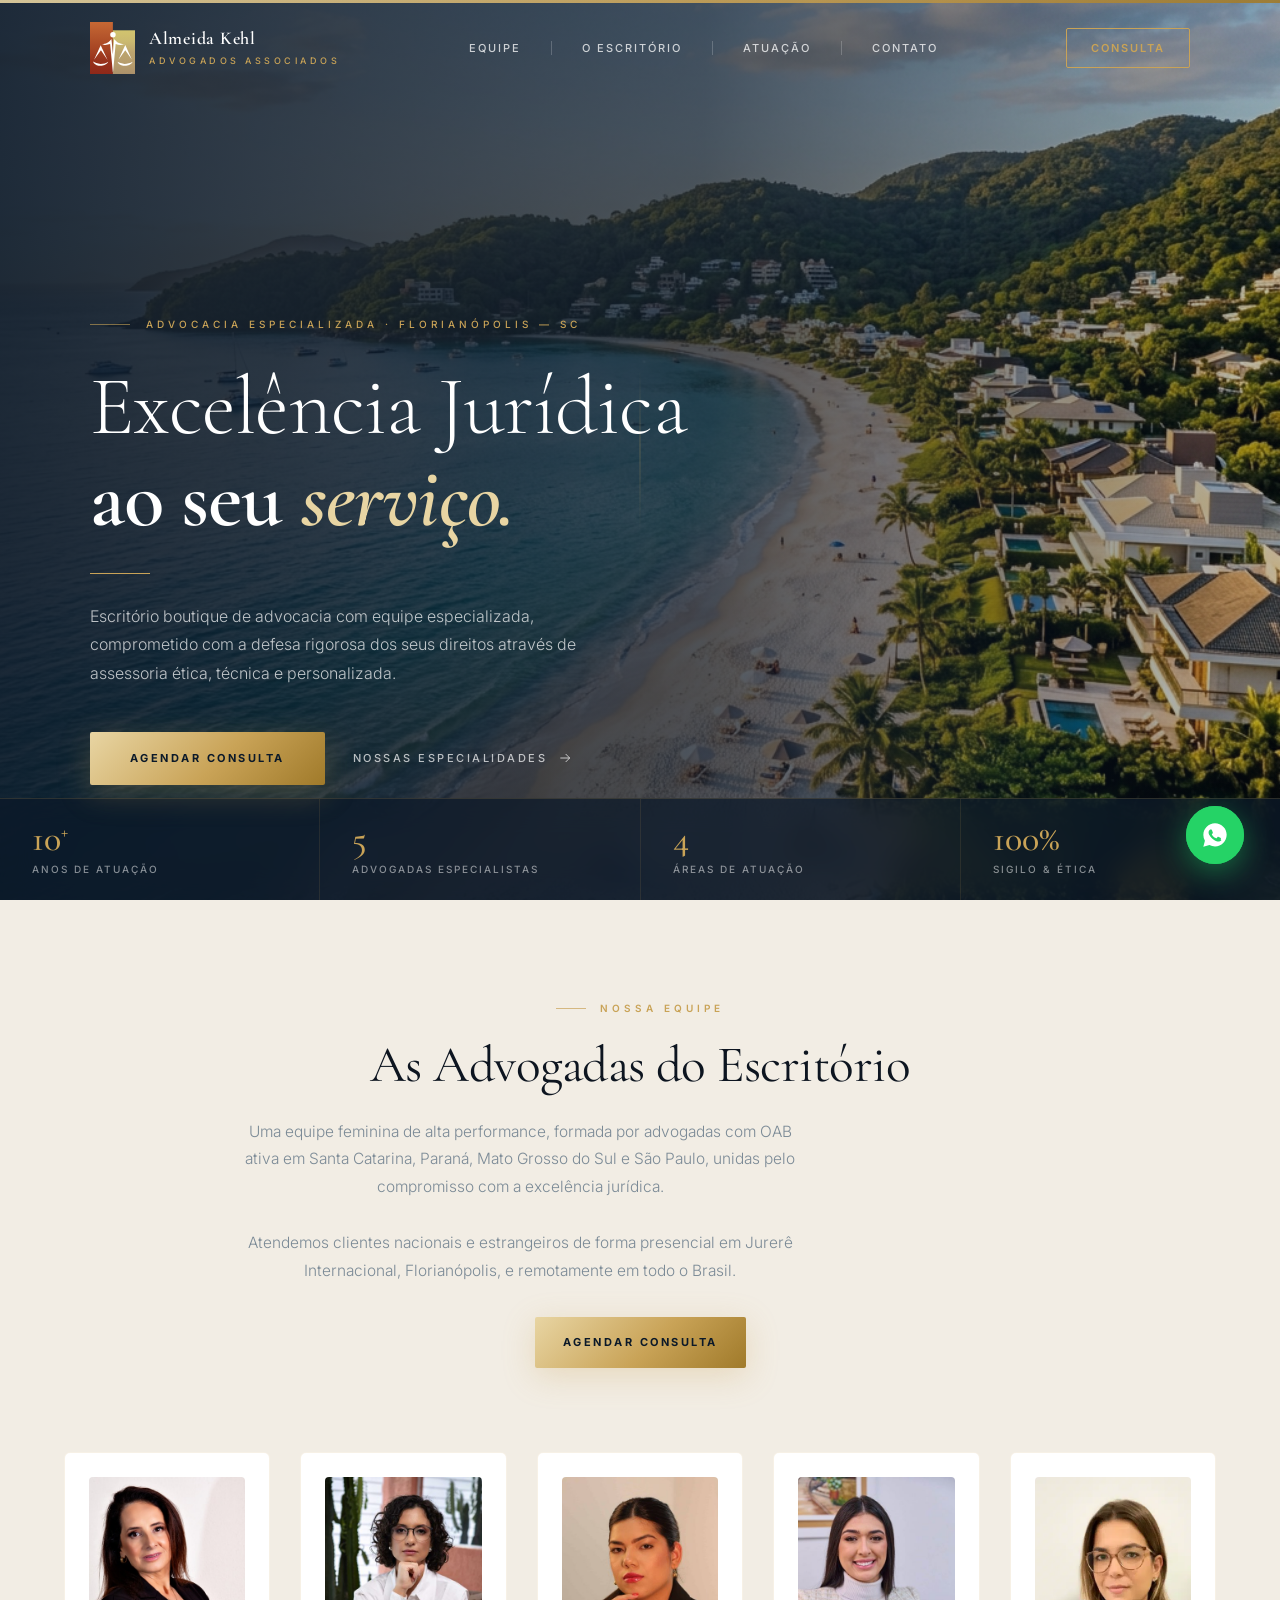
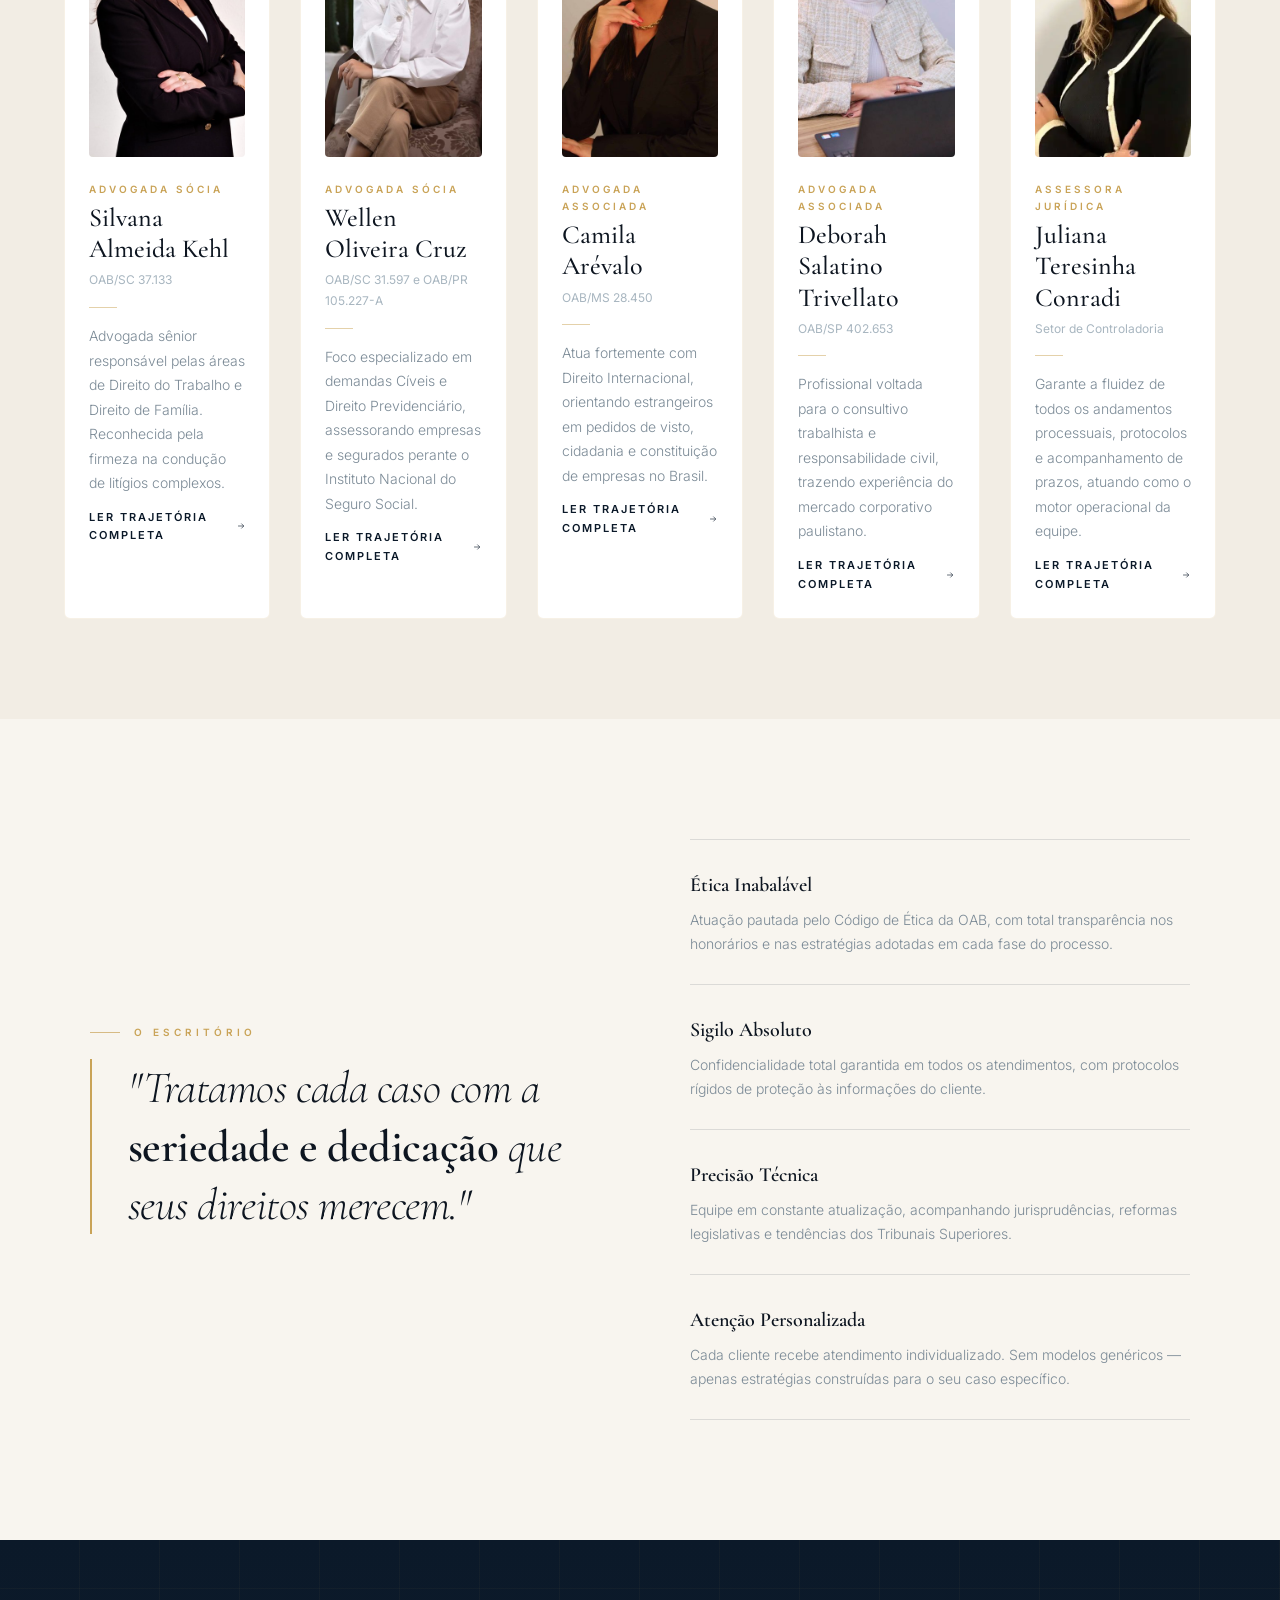
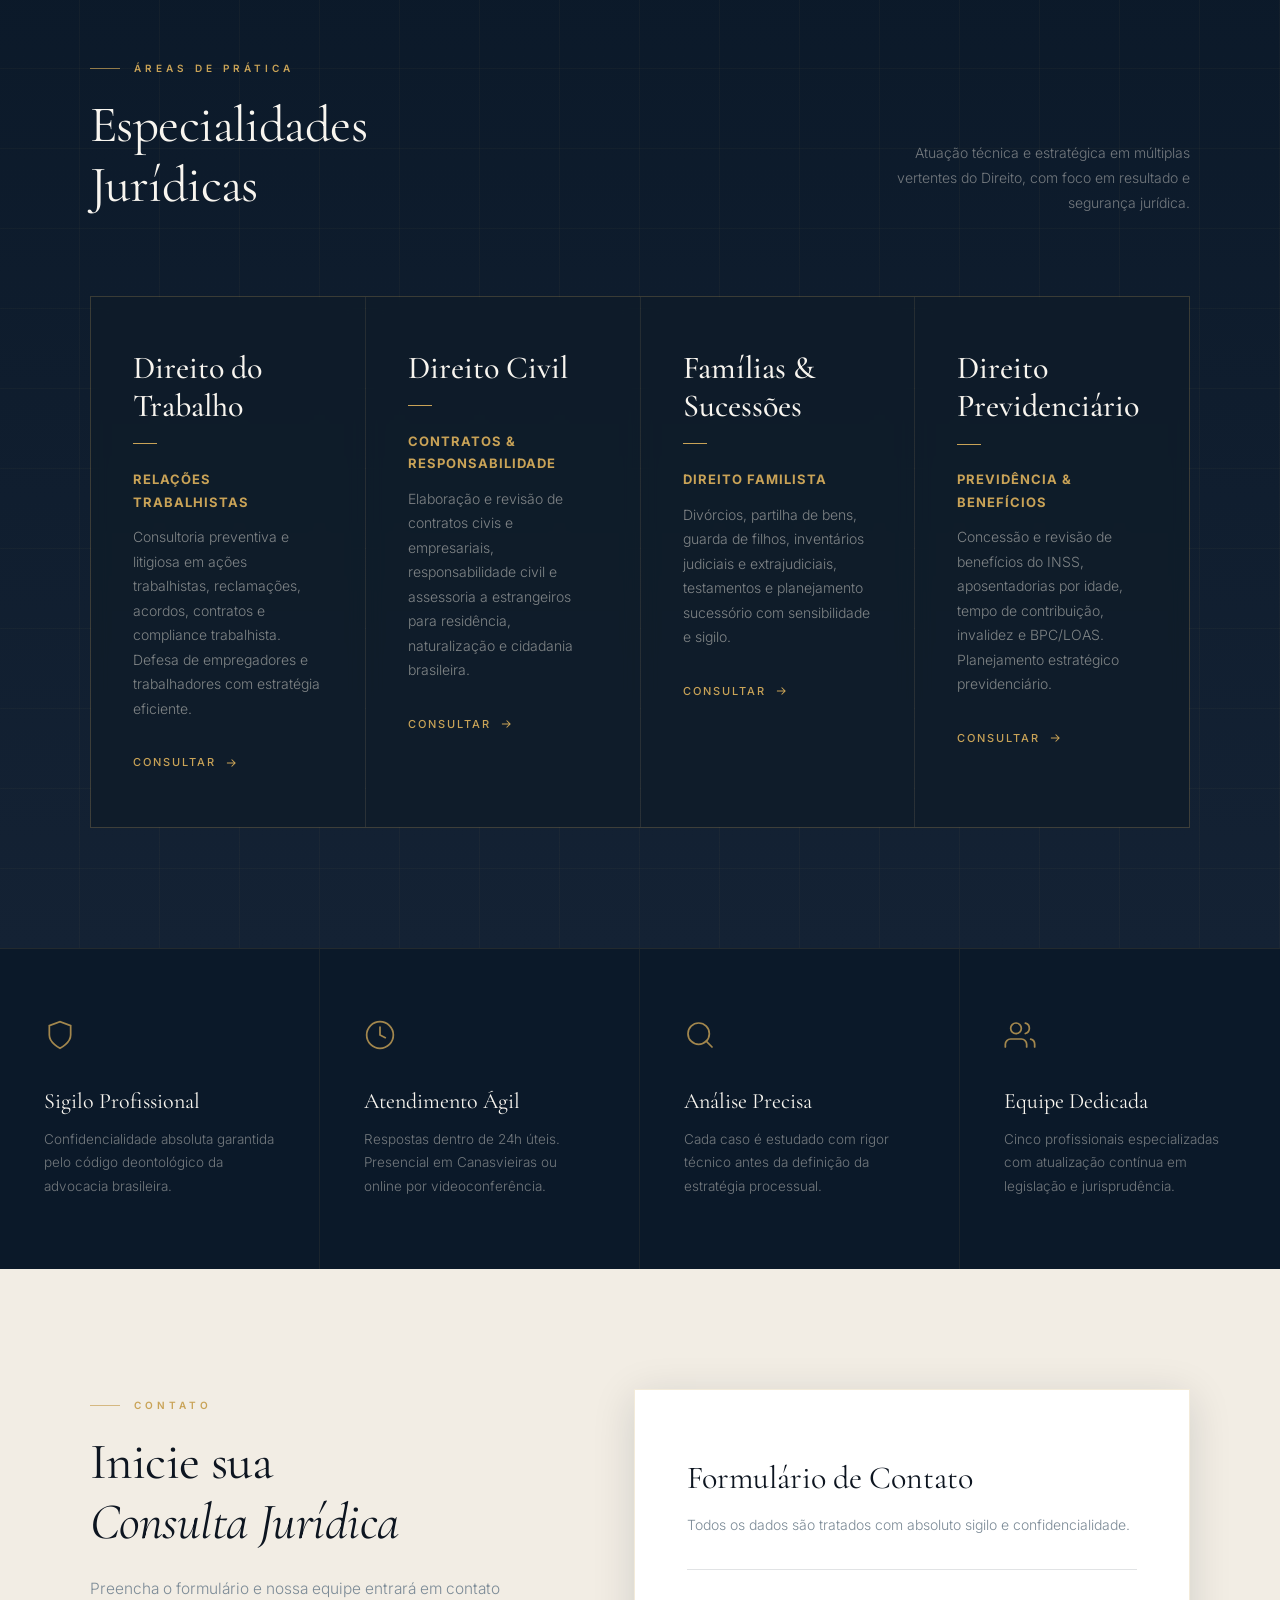
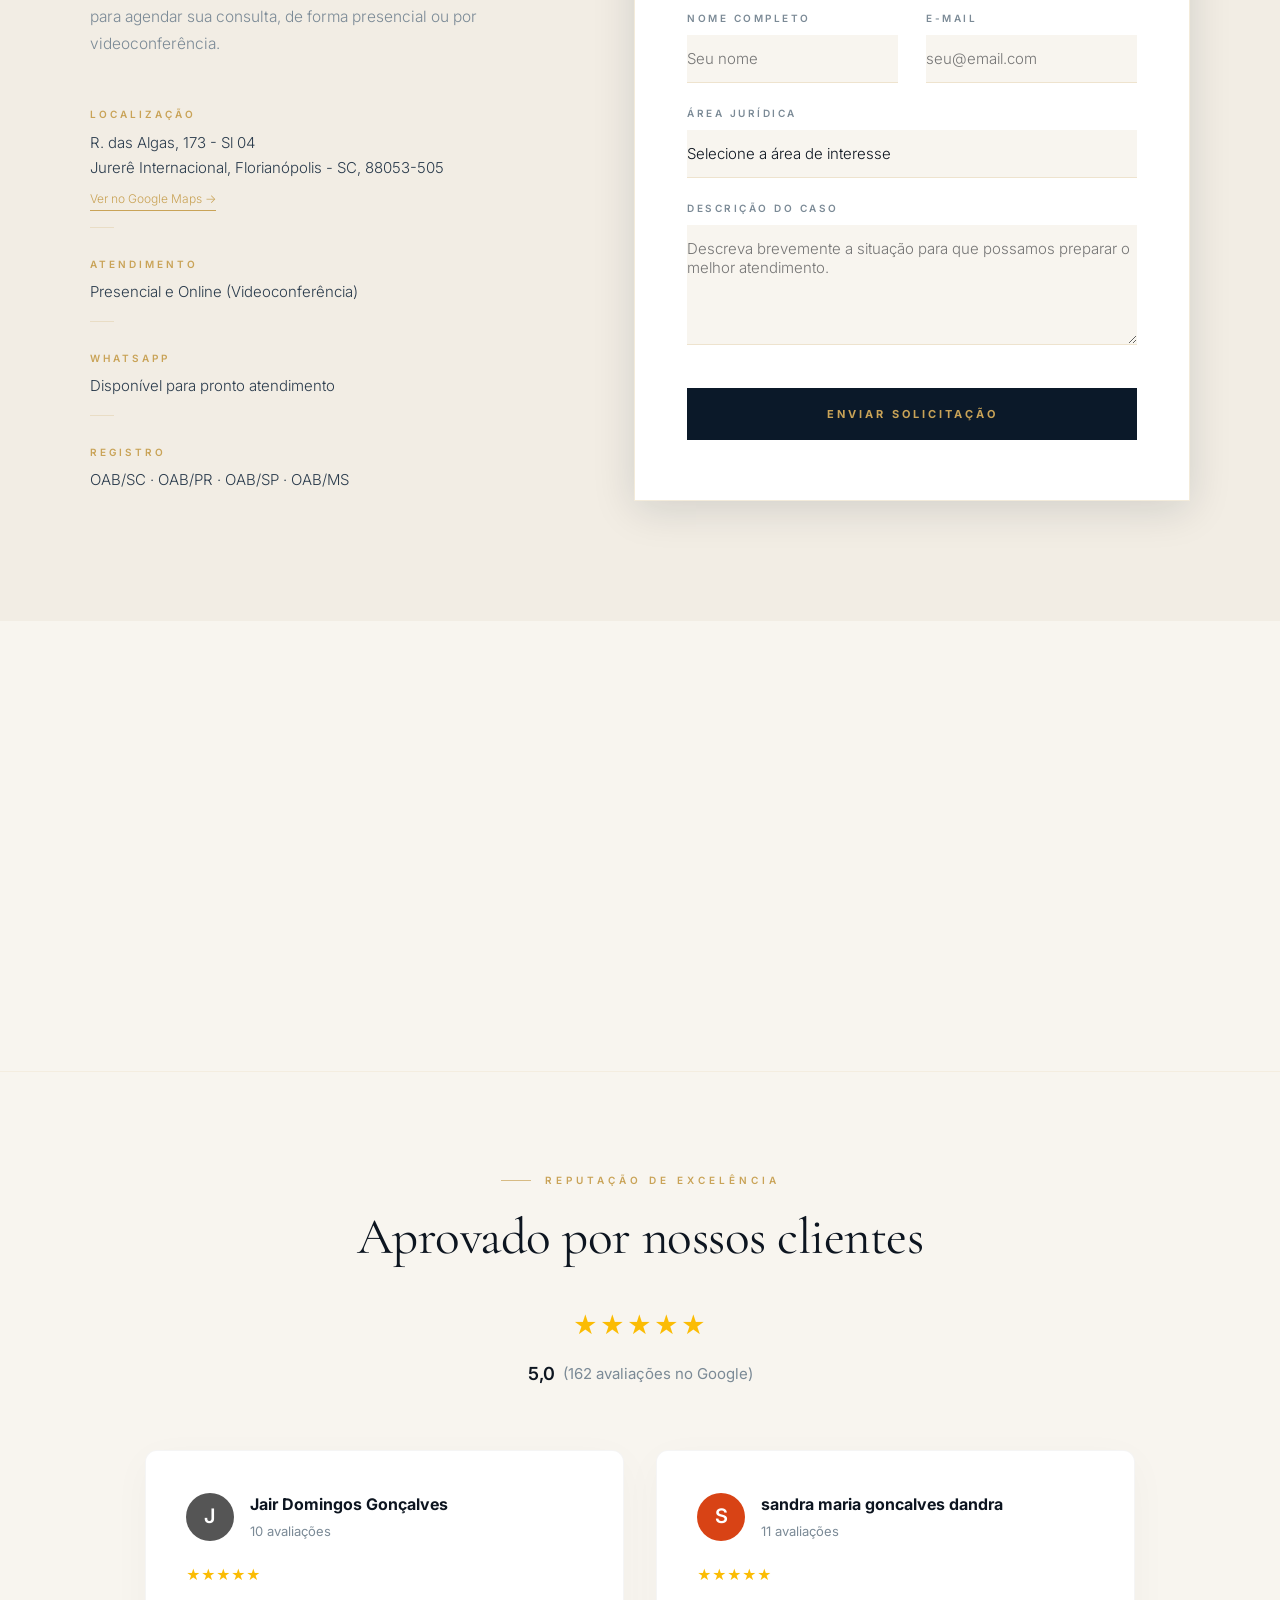
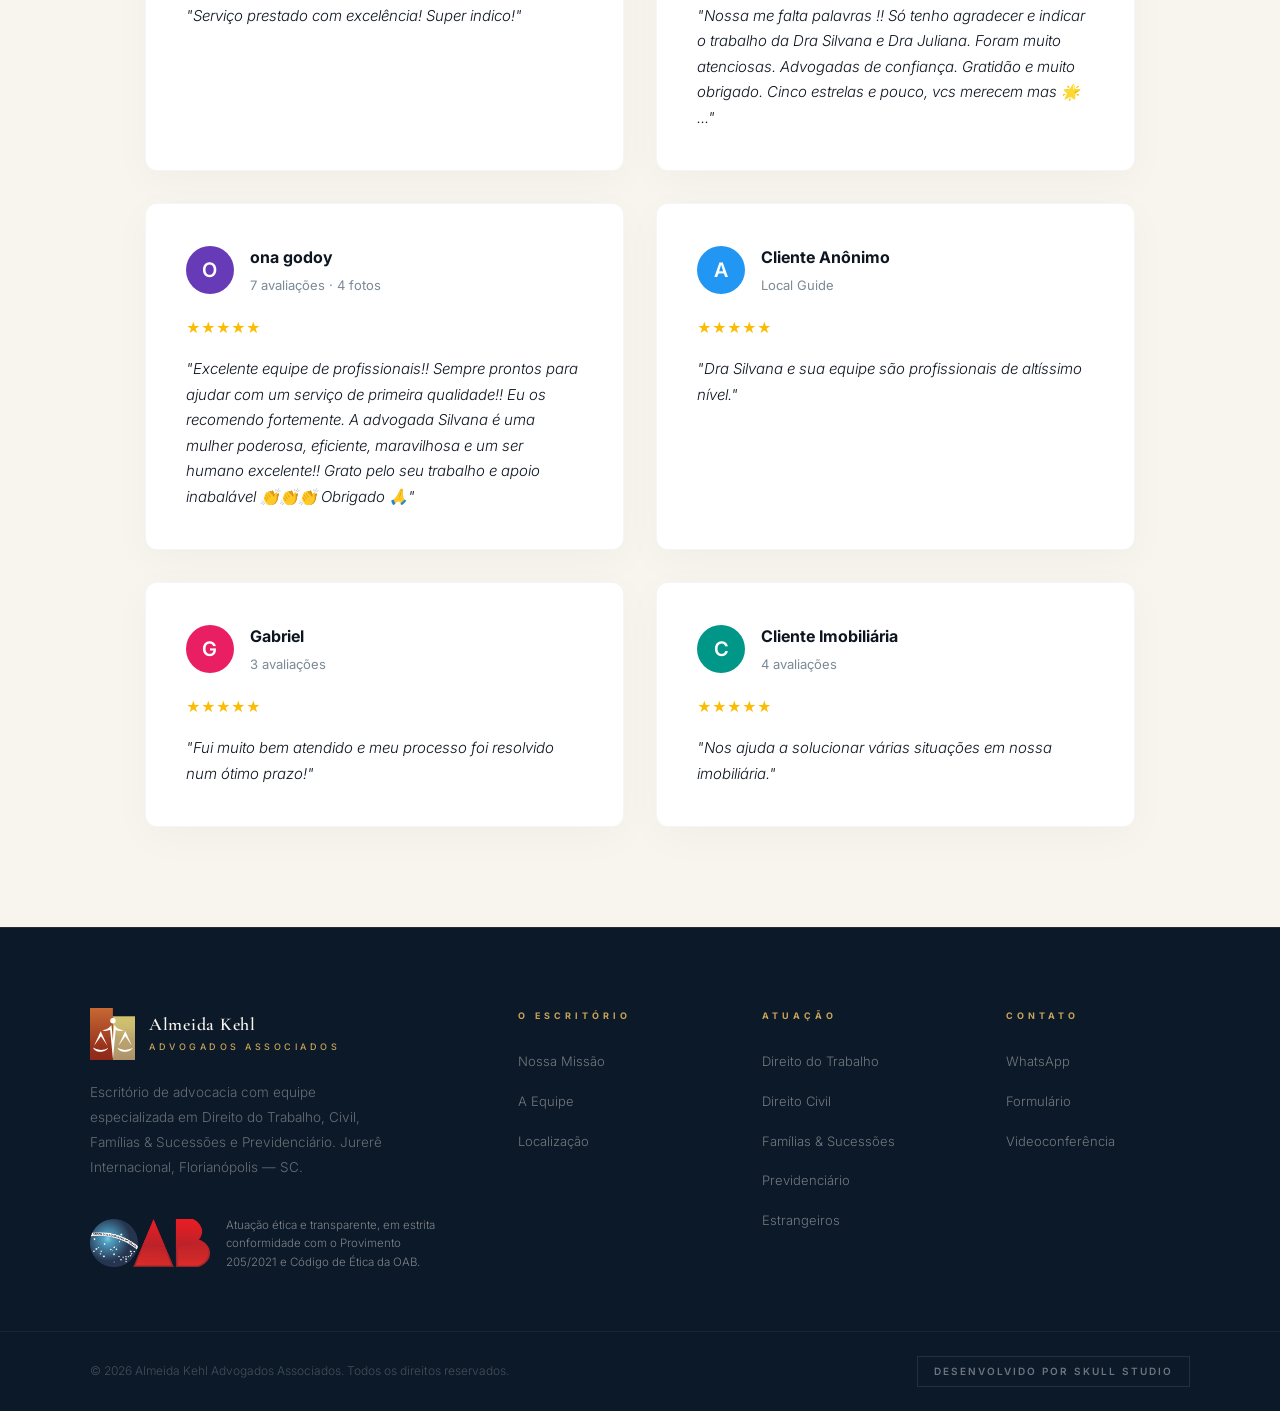
==== commit 2f28ab55: "feat: restructure team grid to 5 cols & move reviews below map" ====
--- a/index_premium.html
+++ b/index_premium.html
@@ -383,6 +383,10 @@
     }
     .profile-entry:hover .profile-read-more { color: var(--gold); gap: 10px; }
 
+    .team-grid { display: grid; grid-template-columns: repeat(5, 1fr); gap: 24px; padding-top: 24px;}
+    @media (max-width: 1100px) { .team-grid { grid-template-columns: repeat(3, 1fr); } }
+    @media (max-width: 768px) { .team-grid { grid-template-columns: 1fr; } }
+
     /* ══════════════════════════════════════════
        MODAL DE BIOGRAFIA
     ══════════════════════════════════════════ */
@@ -626,10 +630,29 @@
     @keyframes waPulse { 0% { transform: scale(1); opacity: 0.7; } 100% { transform: scale(1.75); opacity: 0; } }
 
     /* ══════════════════════════════════════════
+       REVIEWS
+    ══════════════════════════════════════════ */
+    .reviews-section { padding-top: 80px; padding-bottom: 80px; background: var(--ivory); }
+    .reviews-header { display: flex; flex-direction: column; align-items: center; text-align: center; margin-bottom: 56px; }
+    .google-stars { color: #FABB05; font-size: 24px; letter-spacing: 2px; margin-bottom: 8px; margin-top: 16px; }
+    .google-rating { font-size: 22px; font-weight: 600; color: var(--ink); }
+    .google-rating span { font-size: 14px; font-weight: 400; color: var(--ink-soft); }
+    .reviews-grid { display: grid; grid-template-columns: repeat(auto-fit, minmax(320px, 1fr)); gap: 24px; }
+    .review-card {
+      background: var(--white); border: 1px solid var(--border-gold); padding: 32px; border-radius: 6px;
+      box-shadow: 0 4px 12px rgba(0,0,0,0.03); transition: var(--t);
+    }
+
+    /* ══════════════════════════════════════════
        REVEAL & RESPONSIVE
     ══════════════════════════════════════════ */
     .reveal { opacity: 0; transform: translateY(24px); transition: opacity 0.75s var(--ease), transform 0.75s var(--ease); }
     .reveal.visible { opacity: 1; transform: translateY(0); }
+
+    .team-grid {
+      display: grid; grid-template-columns: repeat(auto-fit, minmax(200px, 1fr));
+      gap: 30px; margin-top: 60px; max-width: 1200px; margin-left: auto; margin-right: auto;
+    }
 
     @media (max-width: 1100px) {
       .manifesto-inner, .about-grid, .contact-layout { grid-template-columns: 1fr; gap: 60px; }
@@ -762,24 +785,20 @@
 </section>
 
 <!-- ══ QUEM SOMOS / EQUIPE ══ -->
-<section id="quem-somos">
-  <div class="about-grid">
-    <div class="about-sticky">
-      <div class="eyebrow reveal">Nossa Equipe</div>
-      <h2 class="section-title reveal" style="transition-delay:0.1s">As Advogadas do Escritório</h2>
-      <p class="about-desc reveal" style="transition-delay:0.2s">
-        Uma equipe feminina de alta performance, formada por advogadas com OAB ativa em Santa Catarina, Paraná, Mato Grosso do Sul e São Paulo, unidas pelo compromisso com a excelência jurídica.
-      </p>
-      <p class="about-desc reveal" style="transition-delay:0.25s">
-        Atendemos clientes nacionais e estrangeiros de forma presencial em Jurerê Internacional, Florianópolis, e remotamente em todo o Brasil.
-      </p>
-      <a href="#contato" class="btn-about reveal" style="transition-delay:0.3s">
-        Agendar Consulta
-        <svg width="14" height="14" viewBox="0 0 24 24" fill="none" stroke="currentColor" stroke-width="2"><path d="M5 12h14m-6-6 6 6-6 6"/></svg>
-      </a>
-    </div>
-
-    <div class="about-right">
+<section id="quem-somos" style="padding: 100px 5%; background: var(--cream);">
+  <div style="text-align: center; max-width: 800px; margin: 0 auto 60px;">
+    <div class="eyebrow reveal" style="justify-content:center;">Nossa Equipe</div>
+    <h2 class="section-title reveal" style="transition-delay:0.1s">As Advogadas do Escritório</h2>
+    <p class="section-body reveal" style="transition-delay:0.2s" style="color:var(--muted); margin: 24px 0;">
+      Uma equipe feminina de alta performance, formada por advogadas com OAB ativa em Santa Catarina, Paraná, Mato Grosso do Sul e São Paulo, unidas pelo compromisso com a excelência jurídica.<br><br>
+      Atendemos clientes nacionais e estrangeiros de forma presencial em Jurerê Internacional, Florianópolis, e remotamente em todo o Brasil.
+    </p>
+    <div style="display:flex; justify-content:center; margin-top:32px;">
+      <a href="https://wa.me/5548988221886" target="_blank" class="btn-primary-dark reveal" style="transition-delay:0.3s; padding:16px 28px;">Agendar Consulta</a>
+    </div>
+  </div>
+
+  <div class="team-grid">
       <!-- Silvana -->
       <div class="profile-entry reveal" onclick="openBio(this)">
         <img src="wp-content/uploads/2024/04/silvana.jpg" alt="Silvana Almeida Kehl" class="profile-img" onerror="this.style.display='none'">
@@ -860,7 +879,8 @@
           <p>Assessora Jurídica com atuação nas áreas Cível e de Família, com ênfase em inventários e partilhas. Contribui para o desenvolvimento de soluções jurídicas eficientes e alinhadas às necessidades de cada cliente.</p>
         </div>
       </div>
-    </div>
+      </div>
+
   </div>
 </section>
 
@@ -1007,41 +1027,7 @@
   </div>
 </div>
 
-<!-- ══ AVALIAÇÕES ══ -->
-<section id="avaliacoes" class="reviews-section">
-  <div class="reviews-header reveal">
-    <div class="eyebrow">Reputação de Excelência</div>
-    <h2 class="section-title">Aprovado por nossos clientes</h2>
-    <div class="google-stars">★★★★★</div>
-    <div class="google-rating">5,0 <span>(162 avaliações no Google)</span></div>
-  </div>
-  
-  <div class="reviews-grid">
-    <div class="review-card reveal" style="transition-delay:0.1s">
-      <div class="reviewer-info">
-        <div class="reviewer-avatar">S</div>
-        <div class="reviewer-details">
-          <h5>sonia siqueira</h5>
-          <p>2 avaliações</p>
-        </div>
-      </div>
-      <div class="review-stars">★★★★★</div>
-      <p class="review-text">"Só tenho elogios e agradecimento a Dra Silvana, sempre educada e atenciosamente, seu profissionalismo é implacável, super indico, equipe nota 10!"</p>
-    </div>
-    
-    <div class="review-card reveal" style="transition-delay:0.2s">
-      <div class="reviewer-info">
-        <div class="reviewer-avatar" style="background: url('https://ui-avatars.com/api/?name=Ona+Godoy&background=random') center/cover;">O</div>
-        <div class="reviewer-details">
-          <h5>ona godoy</h5>
-          <p>7 avaliações · 4 fotos</p>
-        </div>
-      </div>
-      <div class="review-stars">★★★★★</div>
-      <p class="review-text">"Excelente equipe de profissionais!! Sempre prontos para ajudar com um serviço de primeira qualidade!! Eu os recomendo fortemente. A advogada Silvana é uma mulher poderosa, eficiente, maravilhosa e um ser humano excelente!! Grato pelo seu trabalho e apoio inabalável 👏👏👏 Obrigado 🙏"</p>
-    </div>
-  </div>
-</section>
+
 
 <!-- ══ CONTATO ══ -->
 <section id="contato" style="background:var(--cream);">
@@ -1130,6 +1116,96 @@
 <div style="display: flex; flex-direction: column; position: relative;">
   <iframe src="https://maps.google.com/maps?q=R.+das+Algas,+173+-+Sl+04+-+Jurer%C3%AA+Internacional,+Florian%C3%B3polis+-+SC,+88053-505&t=&z=15&ie=UTF8&iwloc=&output=embed" width="100%" height="450" style="border:0;" allowfullscreen="" loading="lazy"></iframe>
 </div>
+
+<!-- ══ AVALIAÇÕES ══ -->
+<section id="avaliacoes" class="reviews-section" style="background:var(--ivory);">
+  <div class="reviews-header reveal">
+    <div class="eyebrow">Reputação de Excelência</div>
+    <h2 class="section-title">Aprovado por nossos clientes</h2>
+    <div class="google-stars">★★★★★</div>
+    <div class="google-rating">5,0 <span>(162 avaliações no Google)</span></div>
+  </div>
+  
+  <div style="padding: 0 5%; max-width: 1400px; margin: 0 auto;">
+    <div class="reviews-grid">
+      <!-- Jair -->
+      <div class="review-card reveal" style="transition-delay:0.1s">
+        <div class="reviewer-info">
+          <div class="reviewer-avatar" style="background:#555;">J</div>
+          <div class="reviewer-details">
+            <h5>Jair Domingos Gonçalves</h5>
+            <p>10 avaliações</p>
+          </div>
+        </div>
+        <div class="review-stars">★★★★★</div>
+        <p class="review-text">"Serviço prestado com excelência! Super indico!"</p>
+      </div>
+
+      <!-- Sandra -->
+      <div class="review-card reveal" style="transition-delay:0.2s">
+        <div class="reviewer-info">
+          <div class="reviewer-avatar" style="background:#d84315;">S</div>
+          <div class="reviewer-details">
+            <h5>sandra maria goncalves dandra</h5>
+            <p>11 avaliações</p>
+          </div>
+        </div>
+        <div class="review-stars">★★★★★</div>
+        <p class="review-text">"Nossa me falta palavras !! Só tenho agradecer e indicar o trabalho da Dra Silvana e Dra Juliana. Foram muito atenciosas. Advogadas de confiança. Gratidão e muito obrigado. Cinco estrelas e pouco, vcs merecem mas 🌟 ..."</p>
+      </div>
+
+      <!-- Ona -->
+      <div class="review-card reveal" style="transition-delay:0.3s">
+        <div class="reviewer-info">
+          <div class="reviewer-avatar" style="background:#673ab7;">O</div>
+          <div class="reviewer-details">
+            <h5>ona godoy</h5>
+            <p>7 avaliações · 4 fotos</p>
+          </div>
+        </div>
+        <div class="review-stars">★★★★★</div>
+        <p class="review-text">"Excelente equipe de profissionais!! Sempre prontos para ajudar com um serviço de primeira qualidade!! Eu os recomendo fortemente. A advogada Silvana é uma mulher poderosa, eficiente, maravilhosa e um ser humano excelente!! Grato pelo seu trabalho e apoio inabalável 👏👏👏 Obrigado 🙏"</p>
+      </div>
+
+      <!-- Outros -->
+      <div class="review-card reveal" style="transition-delay:0.4s">
+        <div class="reviewer-info">
+          <div class="reviewer-avatar" style="background:#2196f3;">A</div>
+          <div class="reviewer-details">
+            <h5>Cliente Anônimo</h5>
+            <p>Local Guide</p>
+          </div>
+        </div>
+        <div class="review-stars">★★★★★</div>
+        <p class="review-text">"Dra Silvana e sua equipe são profissionais de altíssimo nível."</p>
+      </div>
+
+      <div class="review-card reveal" style="transition-delay:0.5s">
+        <div class="reviewer-info">
+          <div class="reviewer-avatar" style="background:#e91e63;">G</div>
+          <div class="reviewer-details">
+            <h5>Gabriel</h5>
+            <p>3 avaliações</p>
+          </div>
+        </div>
+        <div class="review-stars">★★★★★</div>
+        <p class="review-text">"Fui muito bem atendido e meu processo foi resolvido num ótimo prazo!"</p>
+      </div>
+
+      <div class="review-card reveal" style="transition-delay:0.6s">
+        <div class="reviewer-info">
+          <div class="reviewer-avatar" style="background:#009688;">C</div>
+          <div class="reviewer-details">
+            <h5>Cliente Imobiliária</h5>
+            <p>4 avaliações</p>
+          </div>
+        </div>
+        <div class="review-stars">★★★★★</div>
+        <p class="review-text">"Nos ajuda a solucionar várias situações em nossa imobiliária."</p>
+      </div>
+    </div>
+  </div>
+</section>
 
 <!-- ══ FOOTER ══ -->
 <footer>
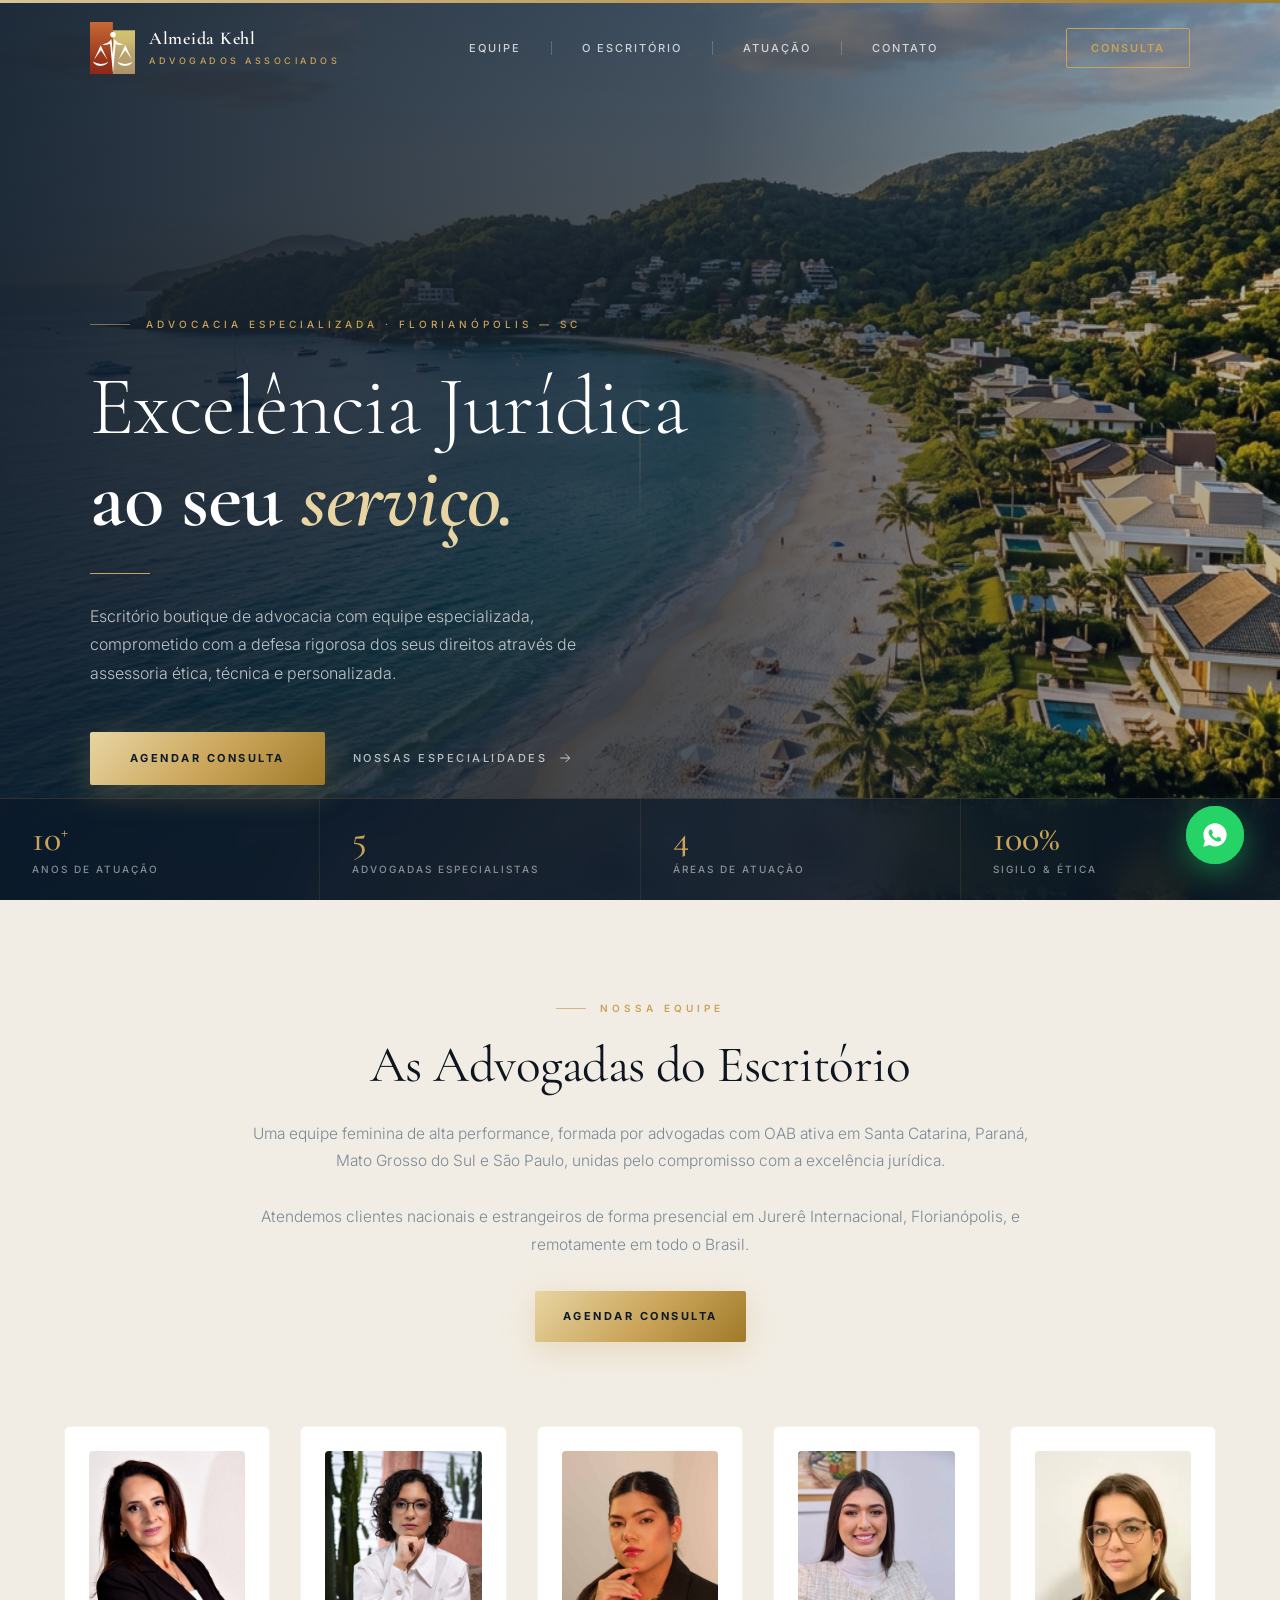
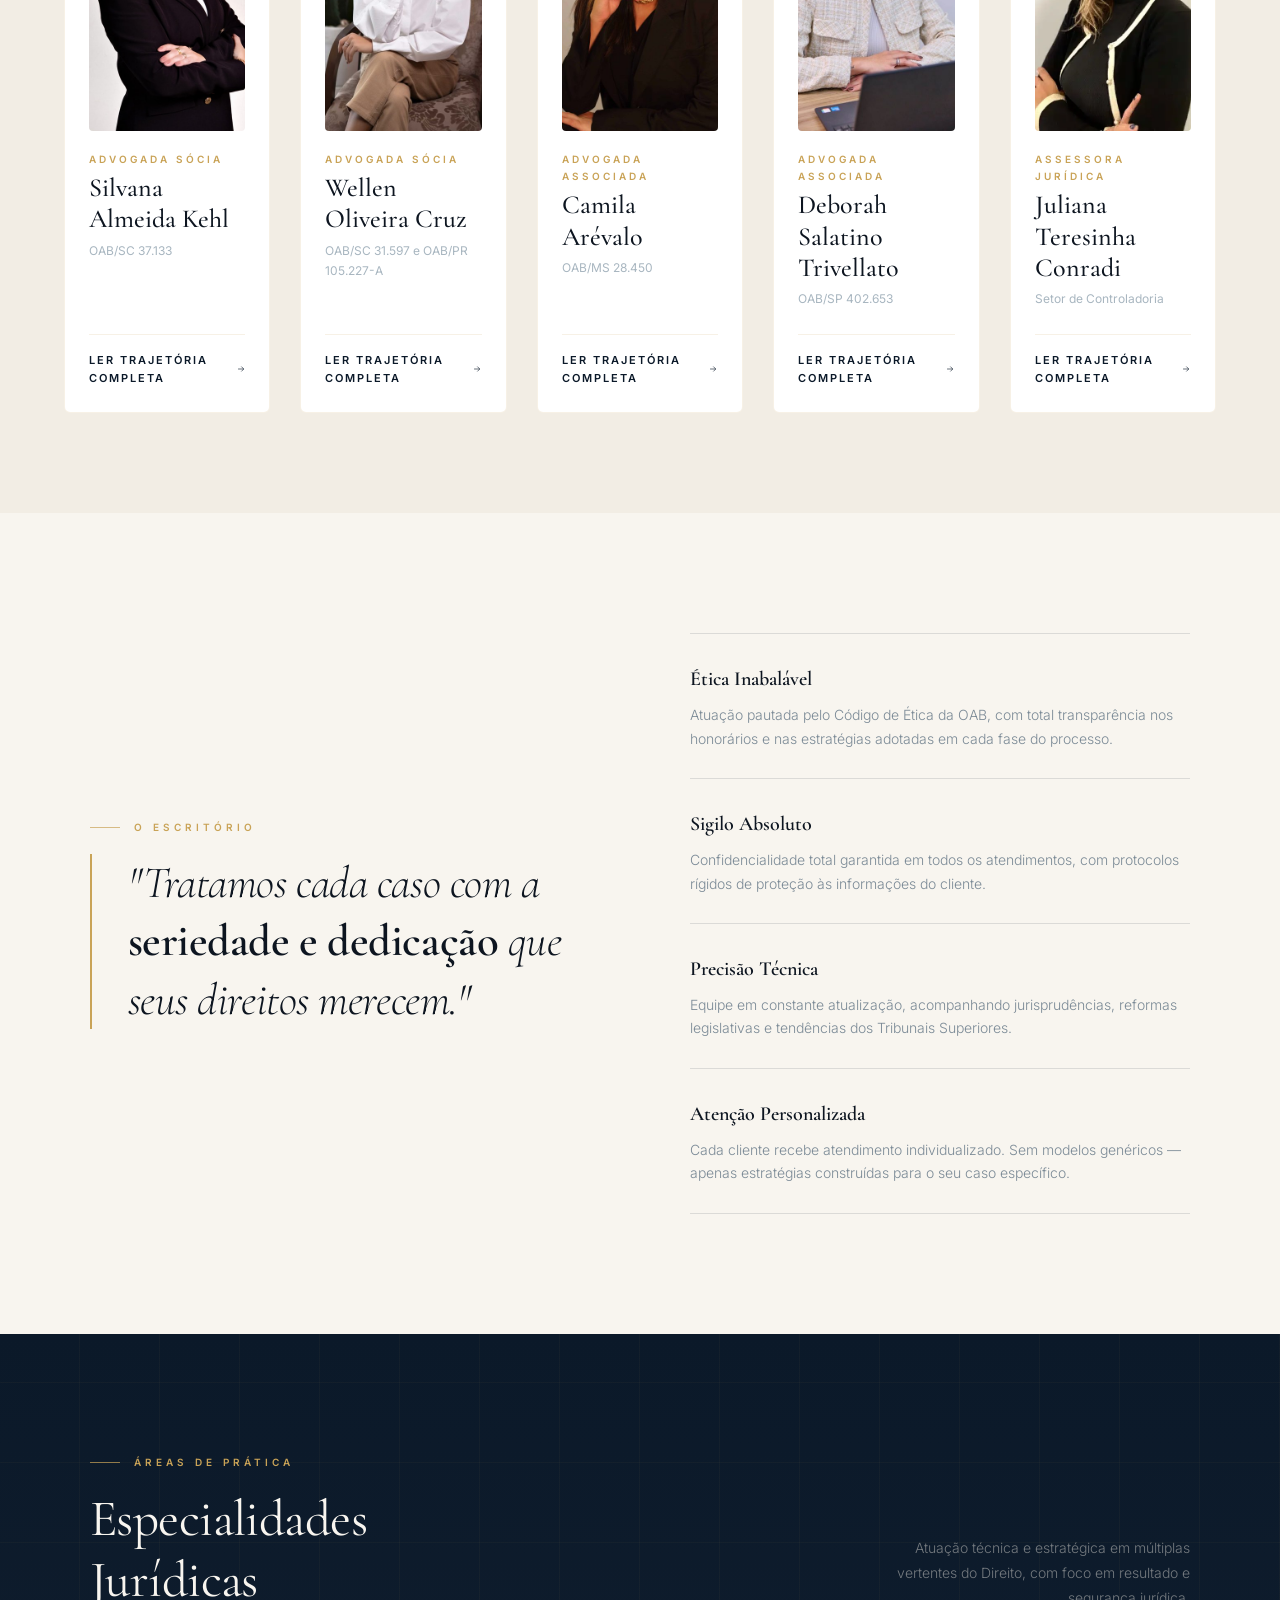
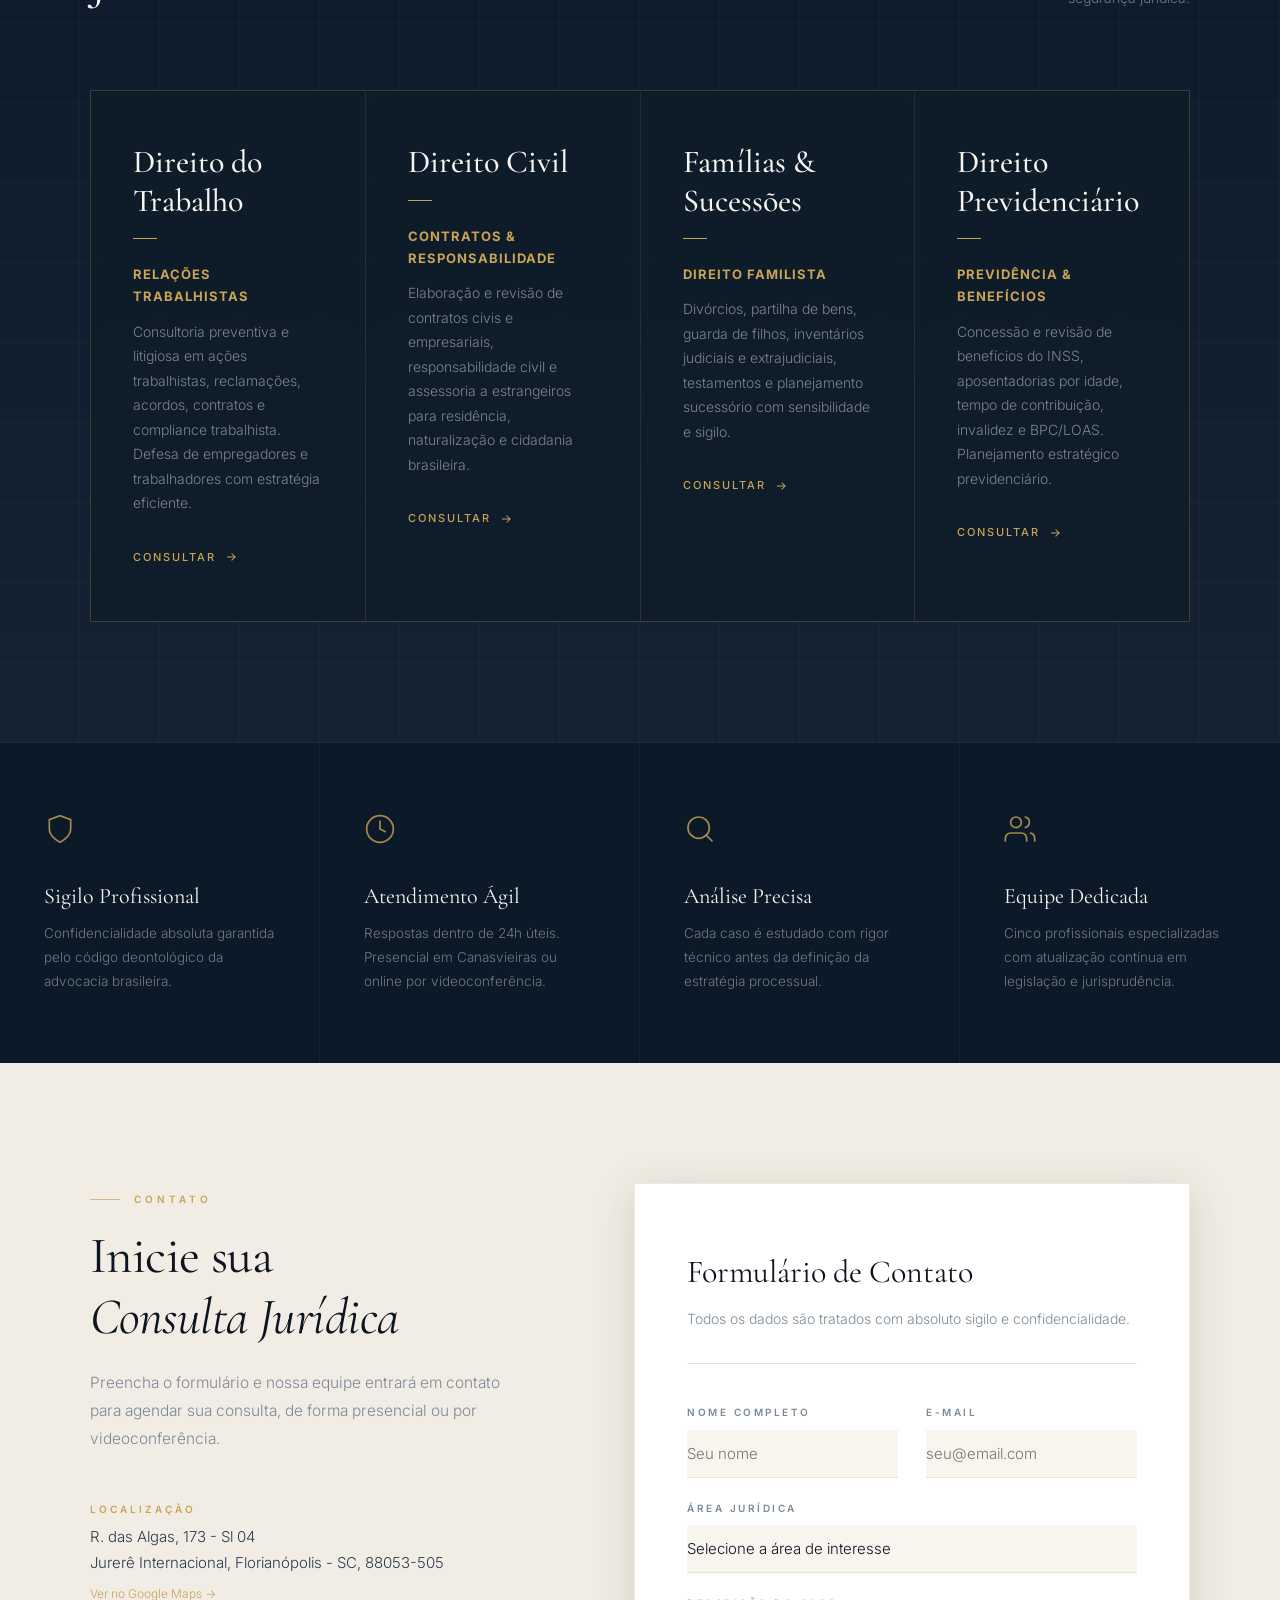
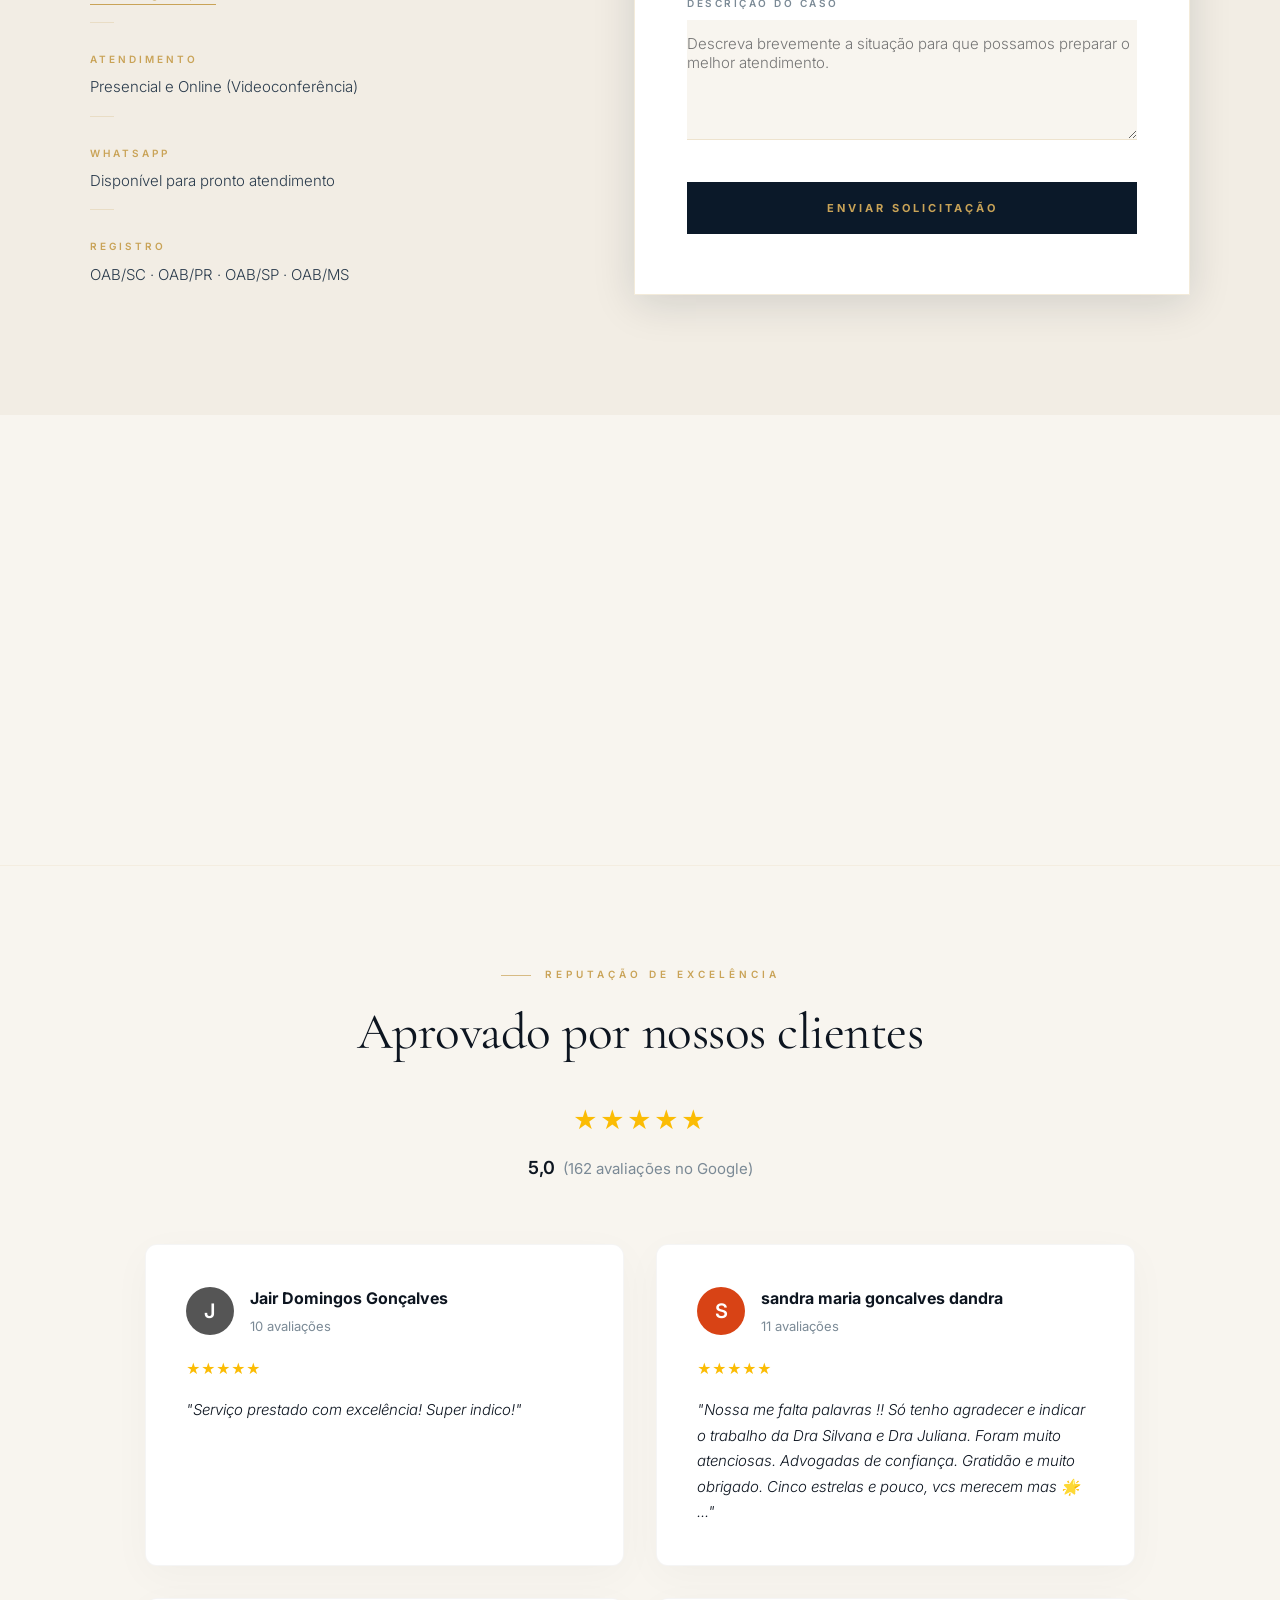
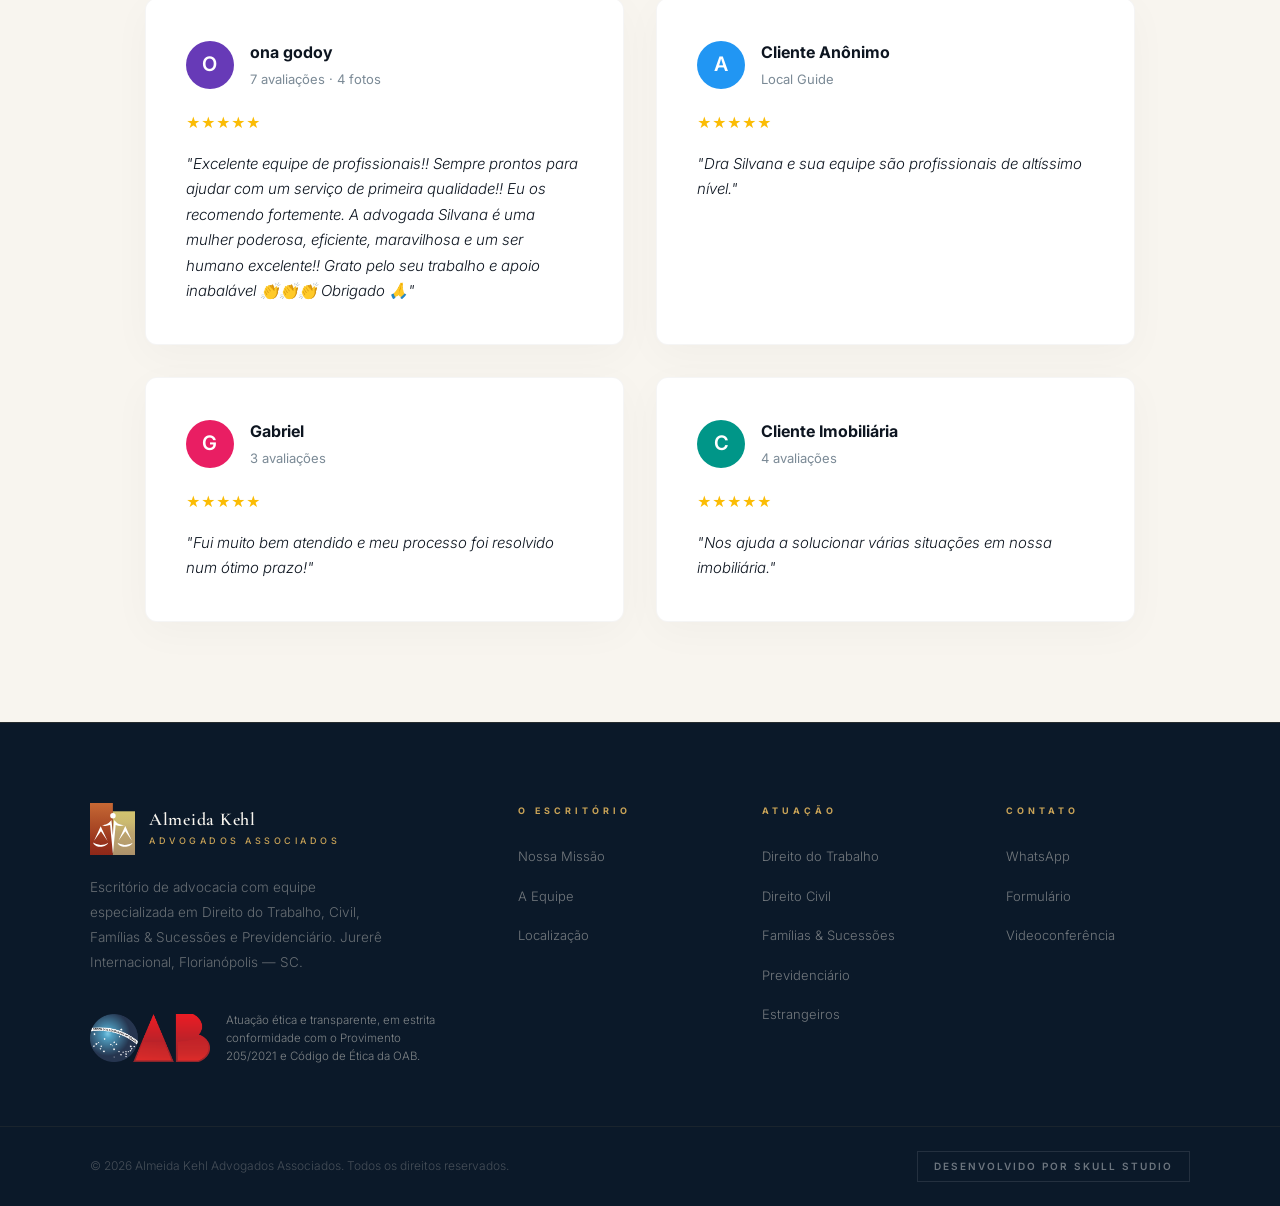
==== commit ce65b669: "fix: remove ide folders, enhance team header and make cards full height" ====
--- a/index_premium.html
+++ b/index_premium.html
@@ -339,11 +339,11 @@
     .about-right { display: grid; grid-template-columns: repeat(auto-fill, minmax(280px, 1fr)); gap: 32px; }
 
     .profile-entry {
-      display: flex; flex-direction: column; gap: 20px;
+      display: flex; flex-direction: column; gap: 16px;
       padding: 24px; border: 1px solid rgba(201,163,87,0.15); border-radius: 6px;
-      background: var(--white);
-      align-items: start; transition: var(--t);
-      cursor: pointer;
+      background: var(--white); height: 100%;
+      align-items: stretch; transition: var(--t);
+      cursor: pointer; justify-content: space-between;
     }
     .profile-entry:hover { background: rgba(201,163,87,0.03); border-color: rgba(201,163,87,0.3); transform: translateY(-4px); box-shadow: var(--shadow-sm); }
 
@@ -353,7 +353,7 @@
     }
     .profile-entry:hover .profile-img { transform: scale(1.02); }
 
-    .profile-info { padding-top: 4px; }
+    .profile-info { padding-top: 4px; display: flex; flex-direction: column; flex-grow: 1; }
 
     .profile-name {
       font-family: 'Cormorant Garamond', serif;
@@ -367,21 +367,21 @@
     }
 
     .profile-oab {
-      font-size: 12px; color: var(--muted-light); font-weight: 400; margin-bottom: 16px;
+      font-size: 12px; color: var(--muted-light); font-weight: 400; margin-bottom: 24px;
     }
 
     .profile-rule {
-      width: 28px; height: 1px; background: var(--gold); margin-bottom: 16px; opacity: 0.5;
+      display: none;
     }
 
     .profile-bio {
-      font-size: 14px; color: var(--muted); font-weight: 300; line-height: 1.75;
+      display: none;
     }
     
     .profile-read-more {
-      margin-top: 12px; font-size: 11px; font-weight: 600; letter-spacing: 2px; text-transform: uppercase; color: var(--navy); display: inline-flex; align-items: center; gap: 6px;
-    }
-    .profile-entry:hover .profile-read-more { color: var(--gold); gap: 10px; }
+      margin-top: auto; font-size: 11px; font-weight: 600; letter-spacing: 2px; text-transform: uppercase; color: var(--navy); display: inline-flex; align-items: center; justify-content: center; gap: 6px; padding-top: 16px; border-top: 1px solid rgba(201,163,87,0.15); width: 100%; transition: var(--t);
+    }
+    .profile-entry:hover .profile-read-more { color: var(--gold); gap: 10px; border-top-color: rgba(201,163,87,0.5); }
 
     .team-grid { display: grid; grid-template-columns: repeat(5, 1fr); gap: 24px; padding-top: 24px;}
     @media (max-width: 1100px) { .team-grid { grid-template-columns: repeat(3, 1fr); } }
@@ -786,10 +786,10 @@
 
 <!-- ══ QUEM SOMOS / EQUIPE ══ -->
 <section id="quem-somos" style="padding: 100px 5%; background: var(--cream);">
-  <div style="text-align: center; max-width: 800px; margin: 0 auto 60px;">
+  <div style="text-align: center; max-width: 1100px; margin: 0 auto 60px;">
     <div class="eyebrow reveal" style="justify-content:center;">Nossa Equipe</div>
     <h2 class="section-title reveal" style="transition-delay:0.1s">As Advogadas do Escritório</h2>
-    <p class="section-body reveal" style="transition-delay:0.2s" style="color:var(--muted); margin: 24px 0;">
+    <p class="section-body reveal" style="transition-delay:0.2s; color:var(--muted); margin: 24px auto; max-width: 800px;">
       Uma equipe feminina de alta performance, formada por advogadas com OAB ativa em Santa Catarina, Paraná, Mato Grosso do Sul e São Paulo, unidas pelo compromisso com a excelência jurídica.<br><br>
       Atendemos clientes nacionais e estrangeiros de forma presencial em Jurerê Internacional, Florianópolis, e remotamente em todo o Brasil.
     </p>
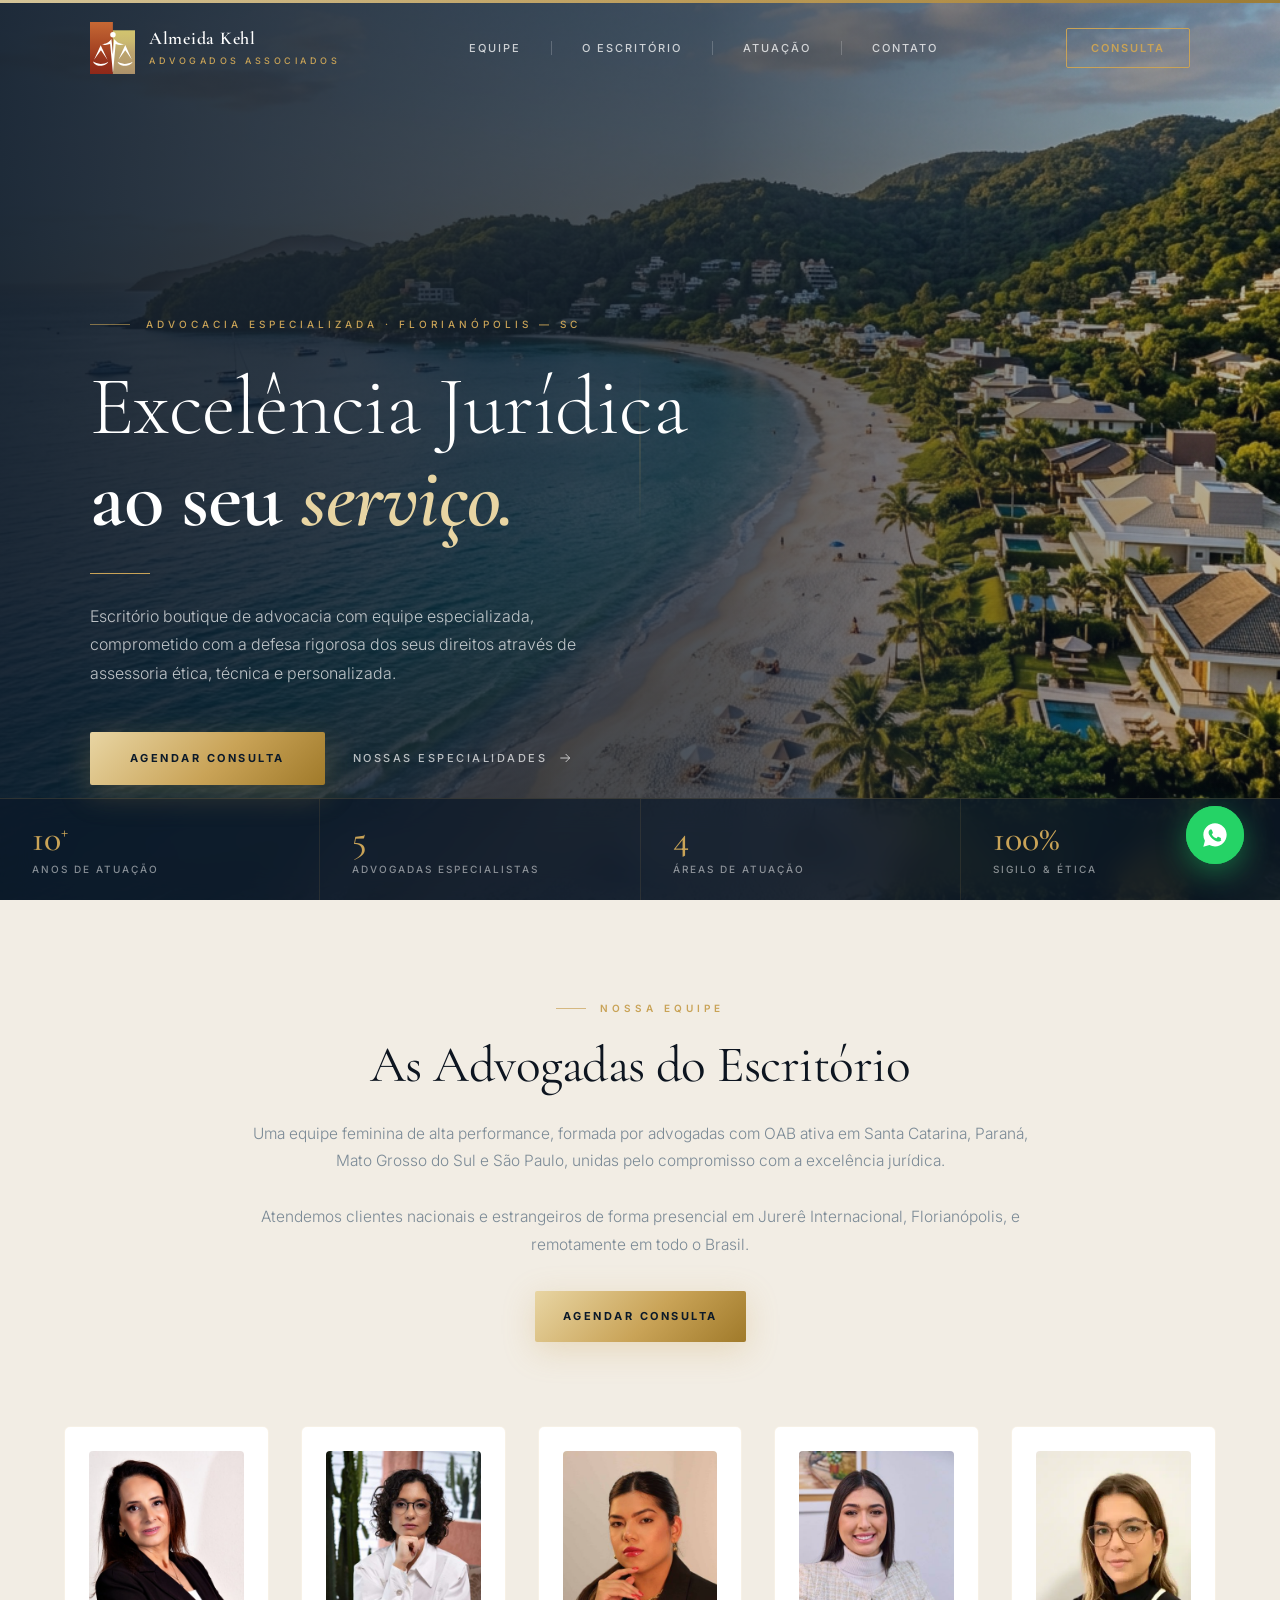
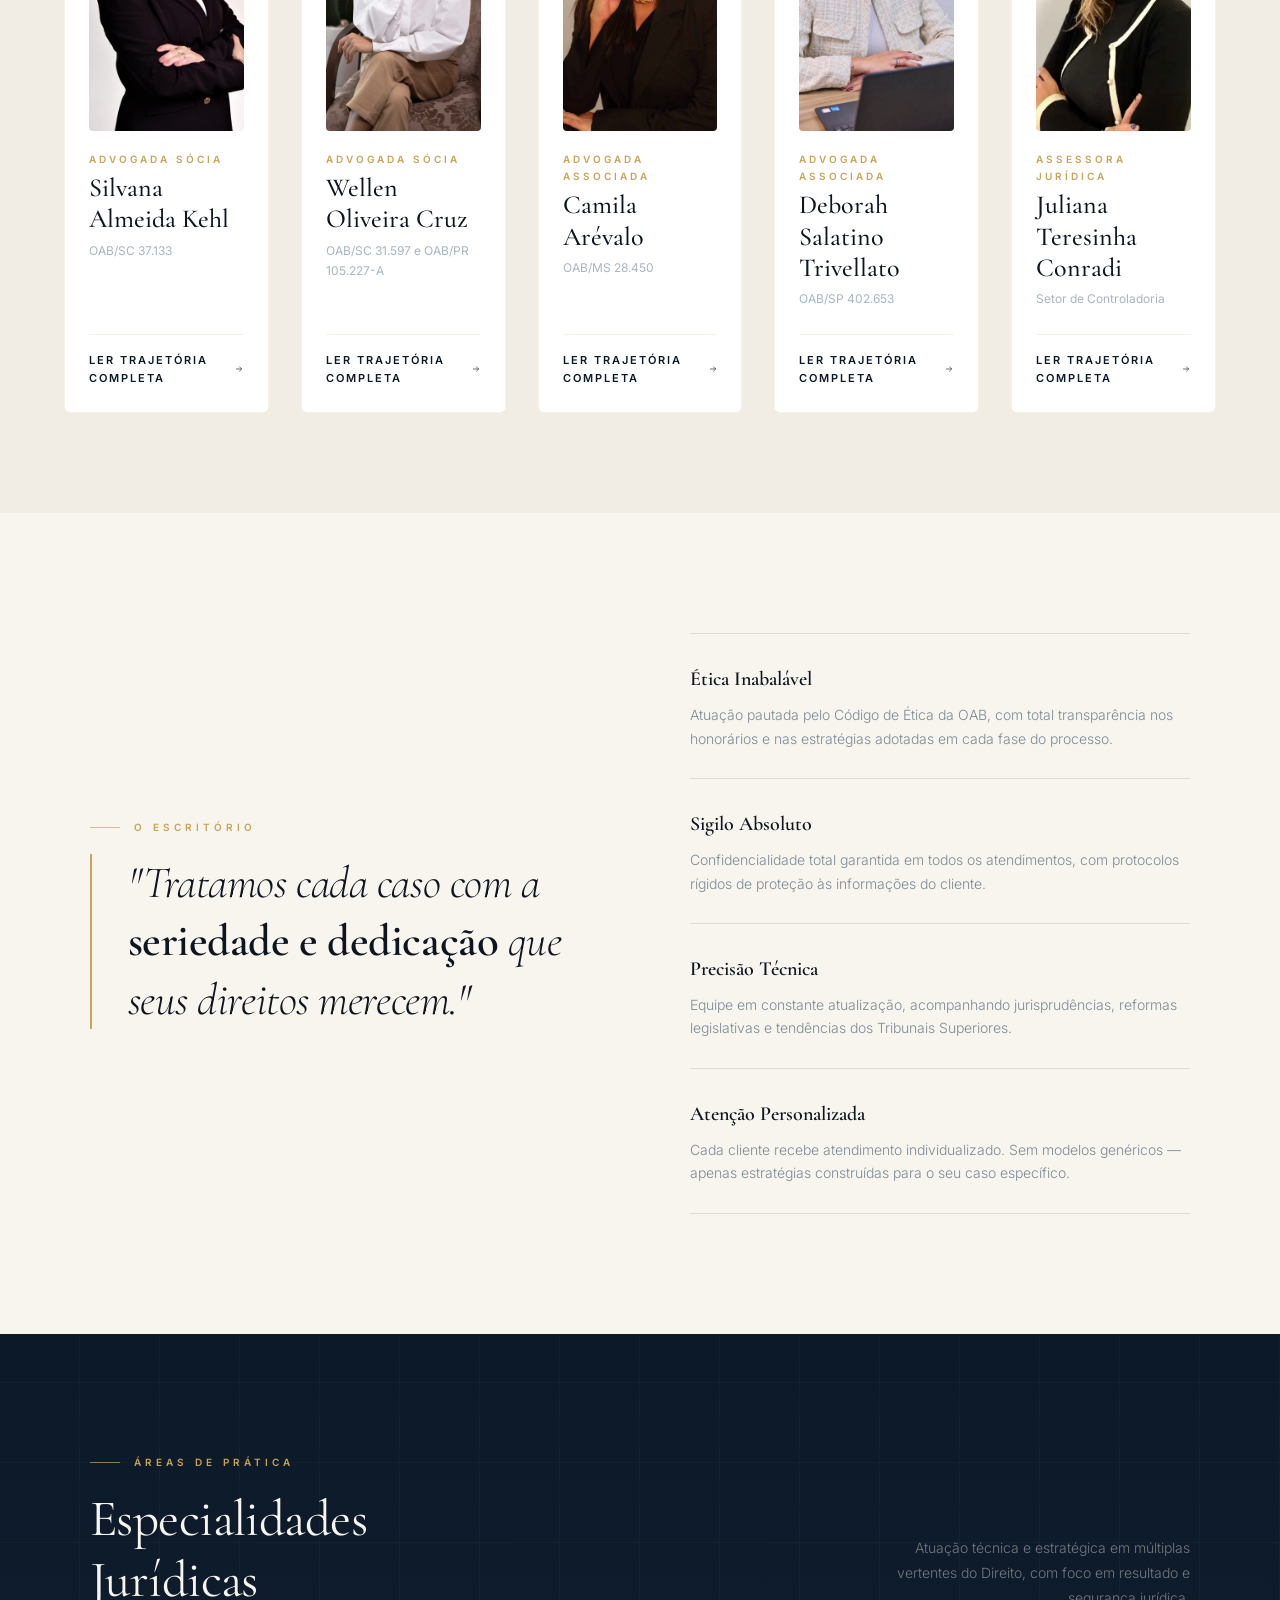
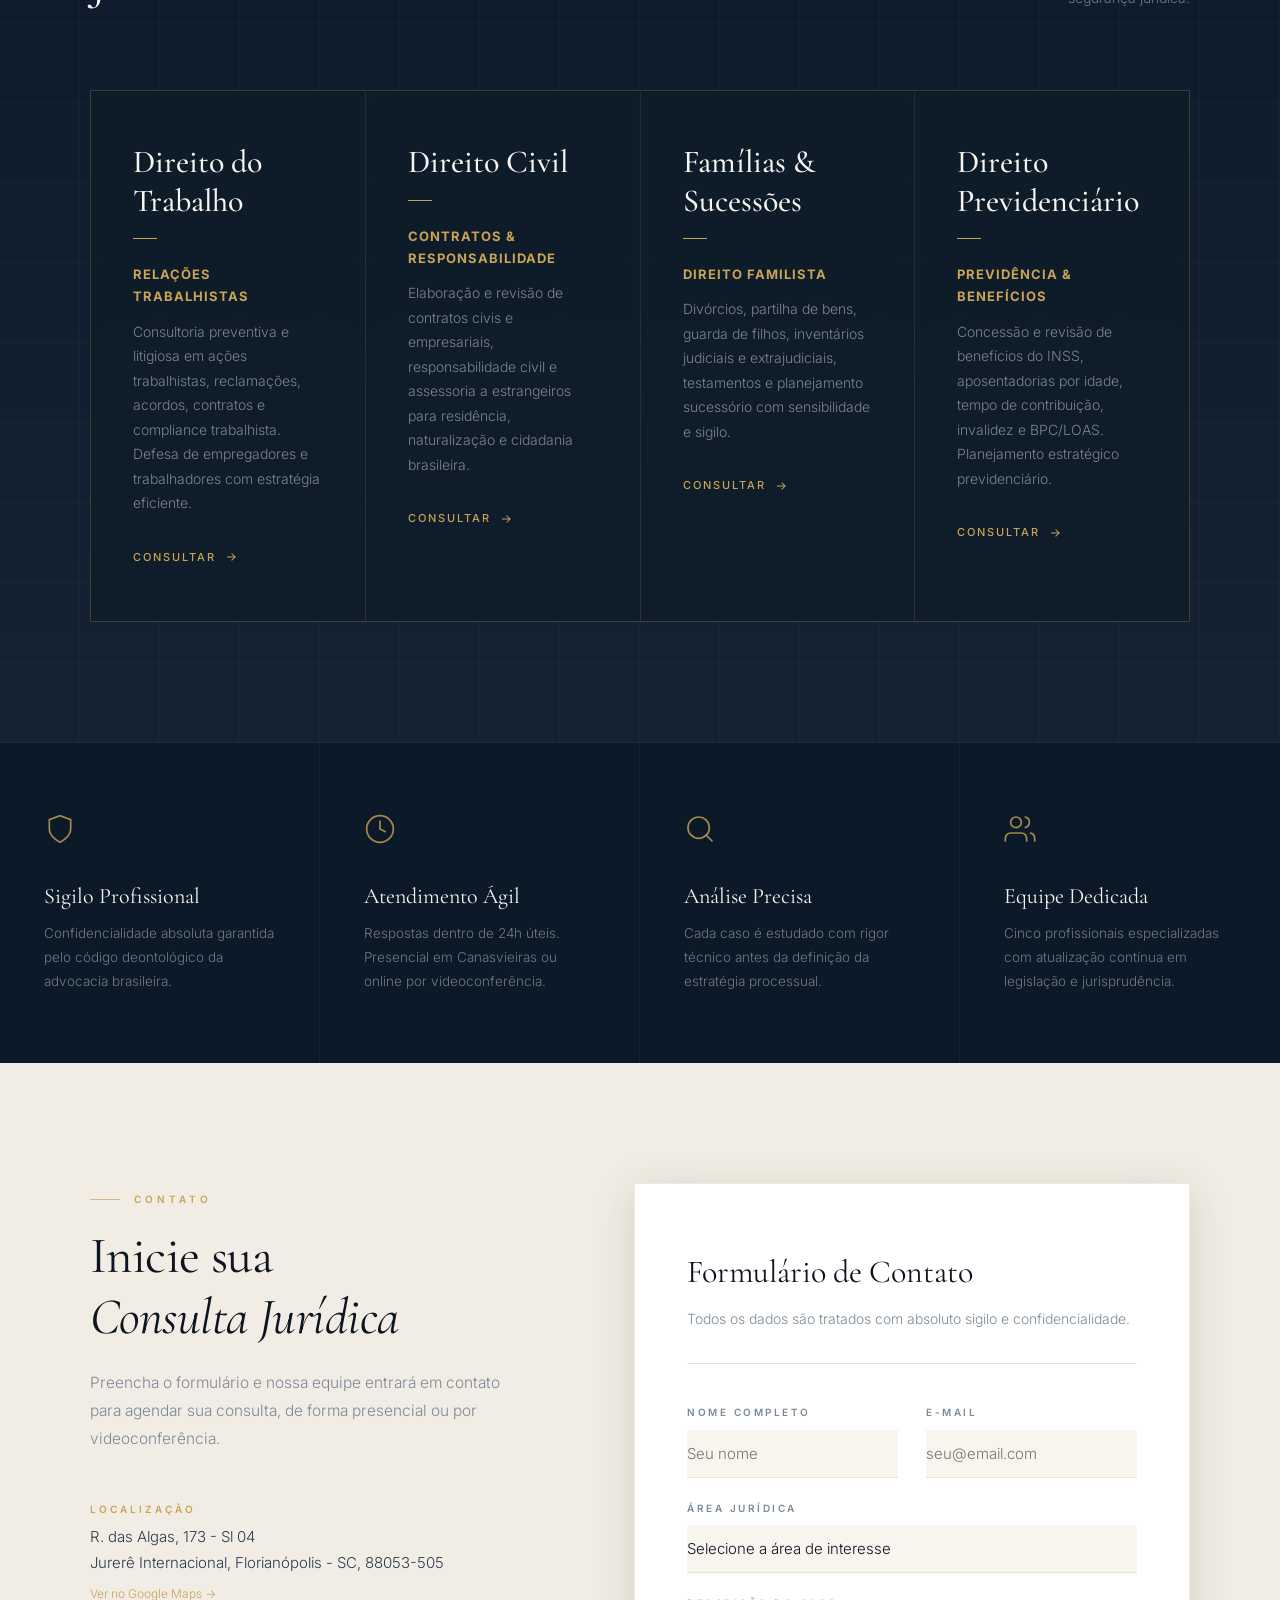
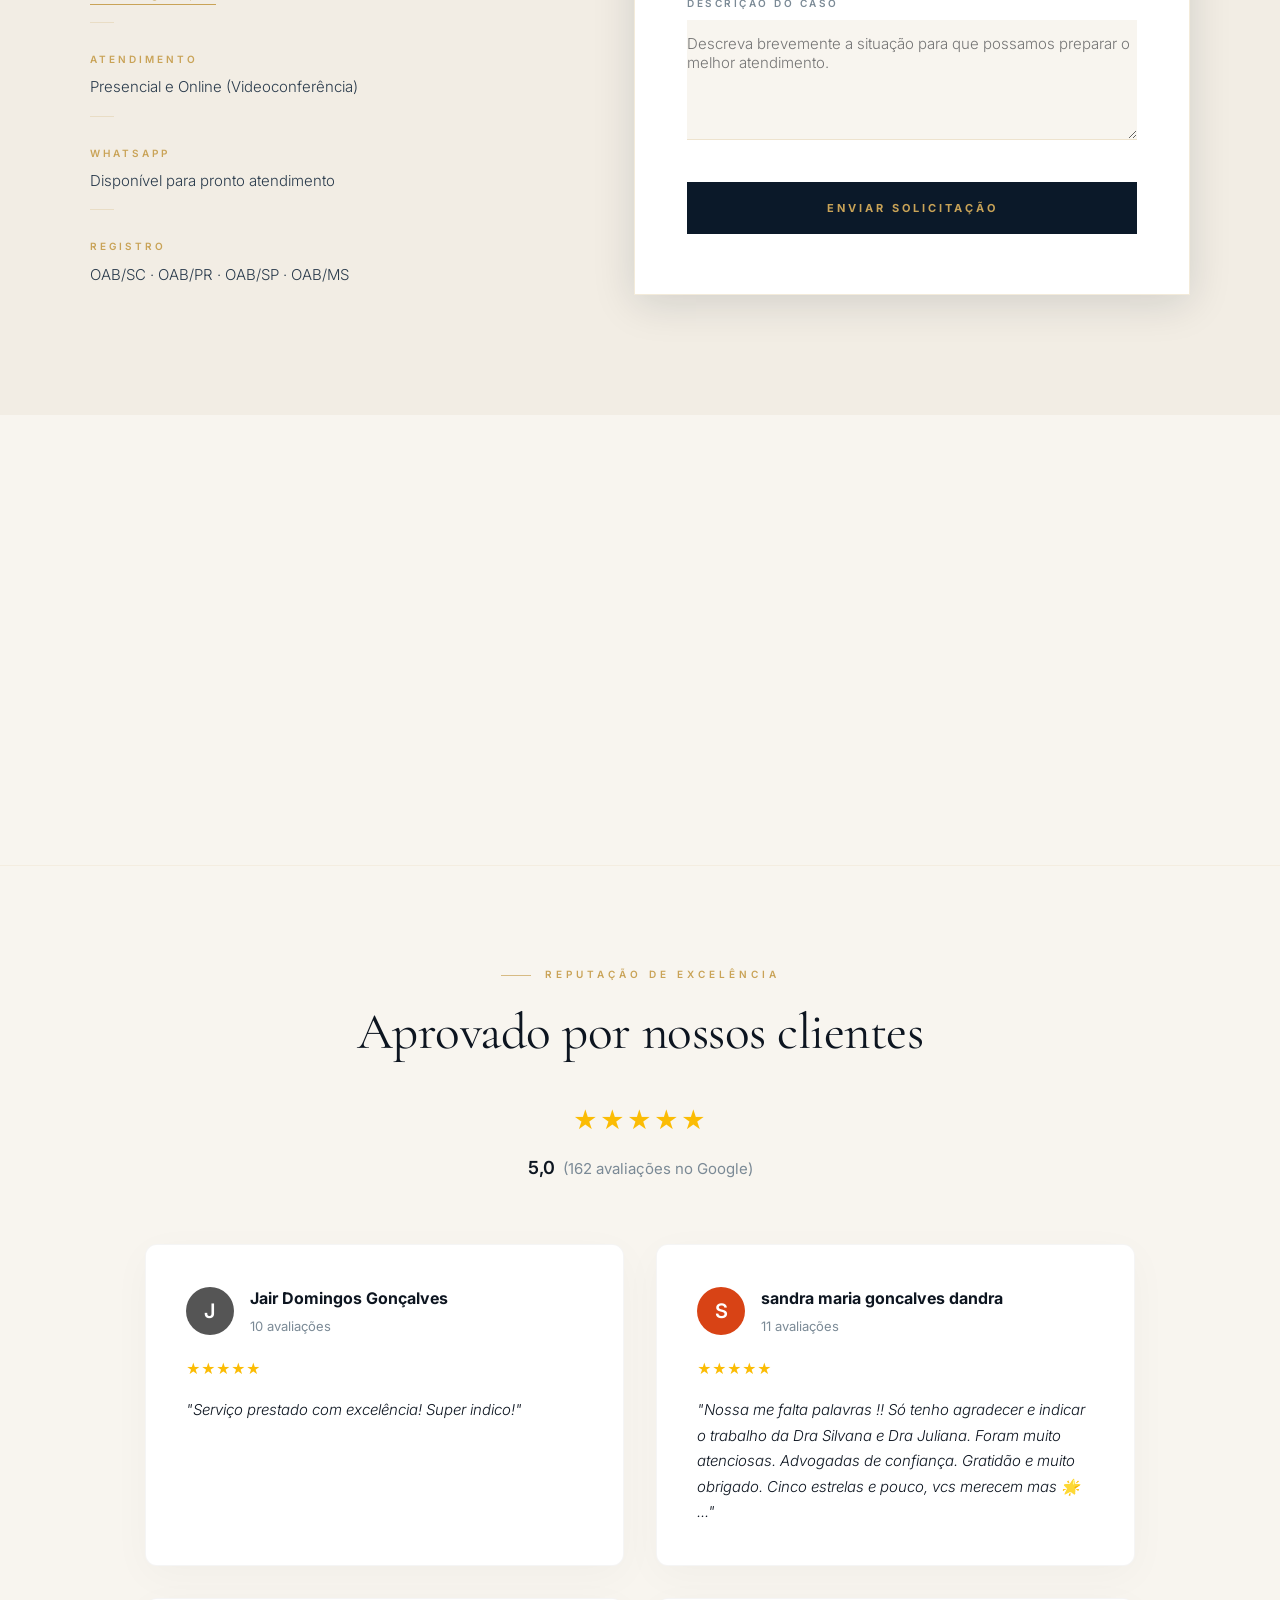
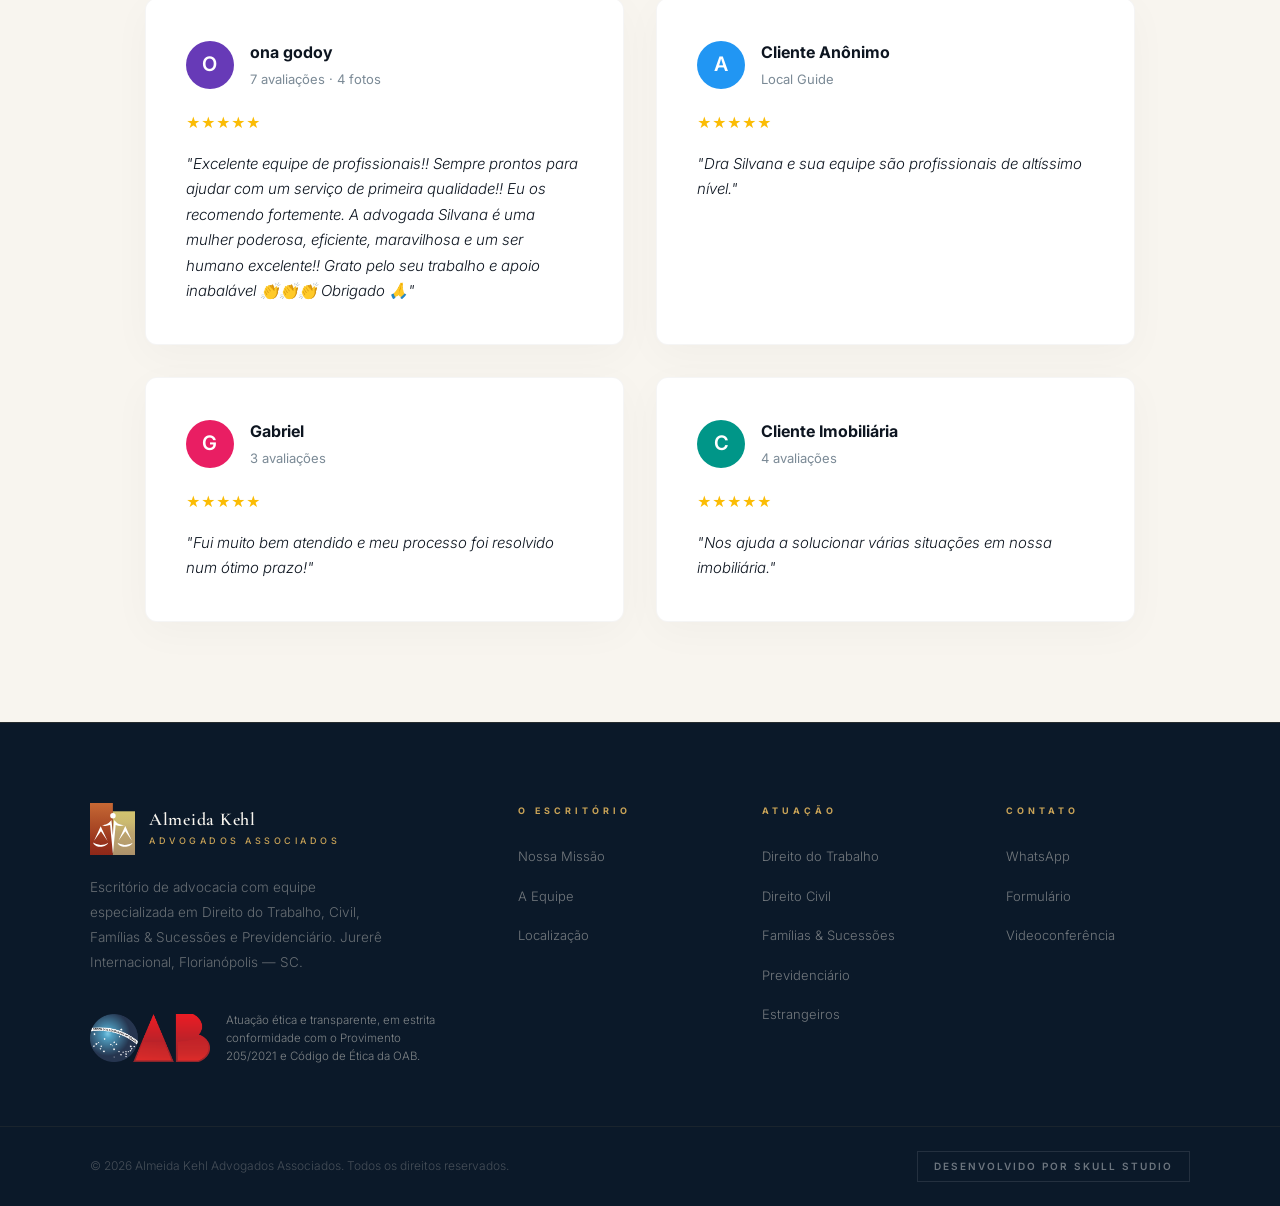
==== commit 795ce1e3: "style: remove duplicate max-width in team-grid to make it full width" ====
--- a/index_premium.html
+++ b/index_premium.html
@@ -383,7 +383,7 @@
     }
     .profile-entry:hover .profile-read-more { color: var(--gold); gap: 10px; border-top-color: rgba(201,163,87,0.5); }
 
-    .team-grid { display: grid; grid-template-columns: repeat(5, 1fr); gap: 24px; padding-top: 24px;}
+    .team-grid { display: grid; grid-template-columns: repeat(5, 1fr); gap: 32px; padding-top: 24px; width: 100%; }
     @media (max-width: 1100px) { .team-grid { grid-template-columns: repeat(3, 1fr); } }
     @media (max-width: 768px) { .team-grid { grid-template-columns: 1fr; } }
 
@@ -648,11 +648,6 @@
     ══════════════════════════════════════════ */
     .reveal { opacity: 0; transform: translateY(24px); transition: opacity 0.75s var(--ease), transform 0.75s var(--ease); }
     .reveal.visible { opacity: 1; transform: translateY(0); }
-
-    .team-grid {
-      display: grid; grid-template-columns: repeat(auto-fit, minmax(200px, 1fr));
-      gap: 30px; margin-top: 60px; max-width: 1200px; margin-left: auto; margin-right: auto;
-    }
 
     @media (max-width: 1100px) {
       .manifesto-inner, .about-grid, .contact-layout { grid-template-columns: 1fr; gap: 60px; }
